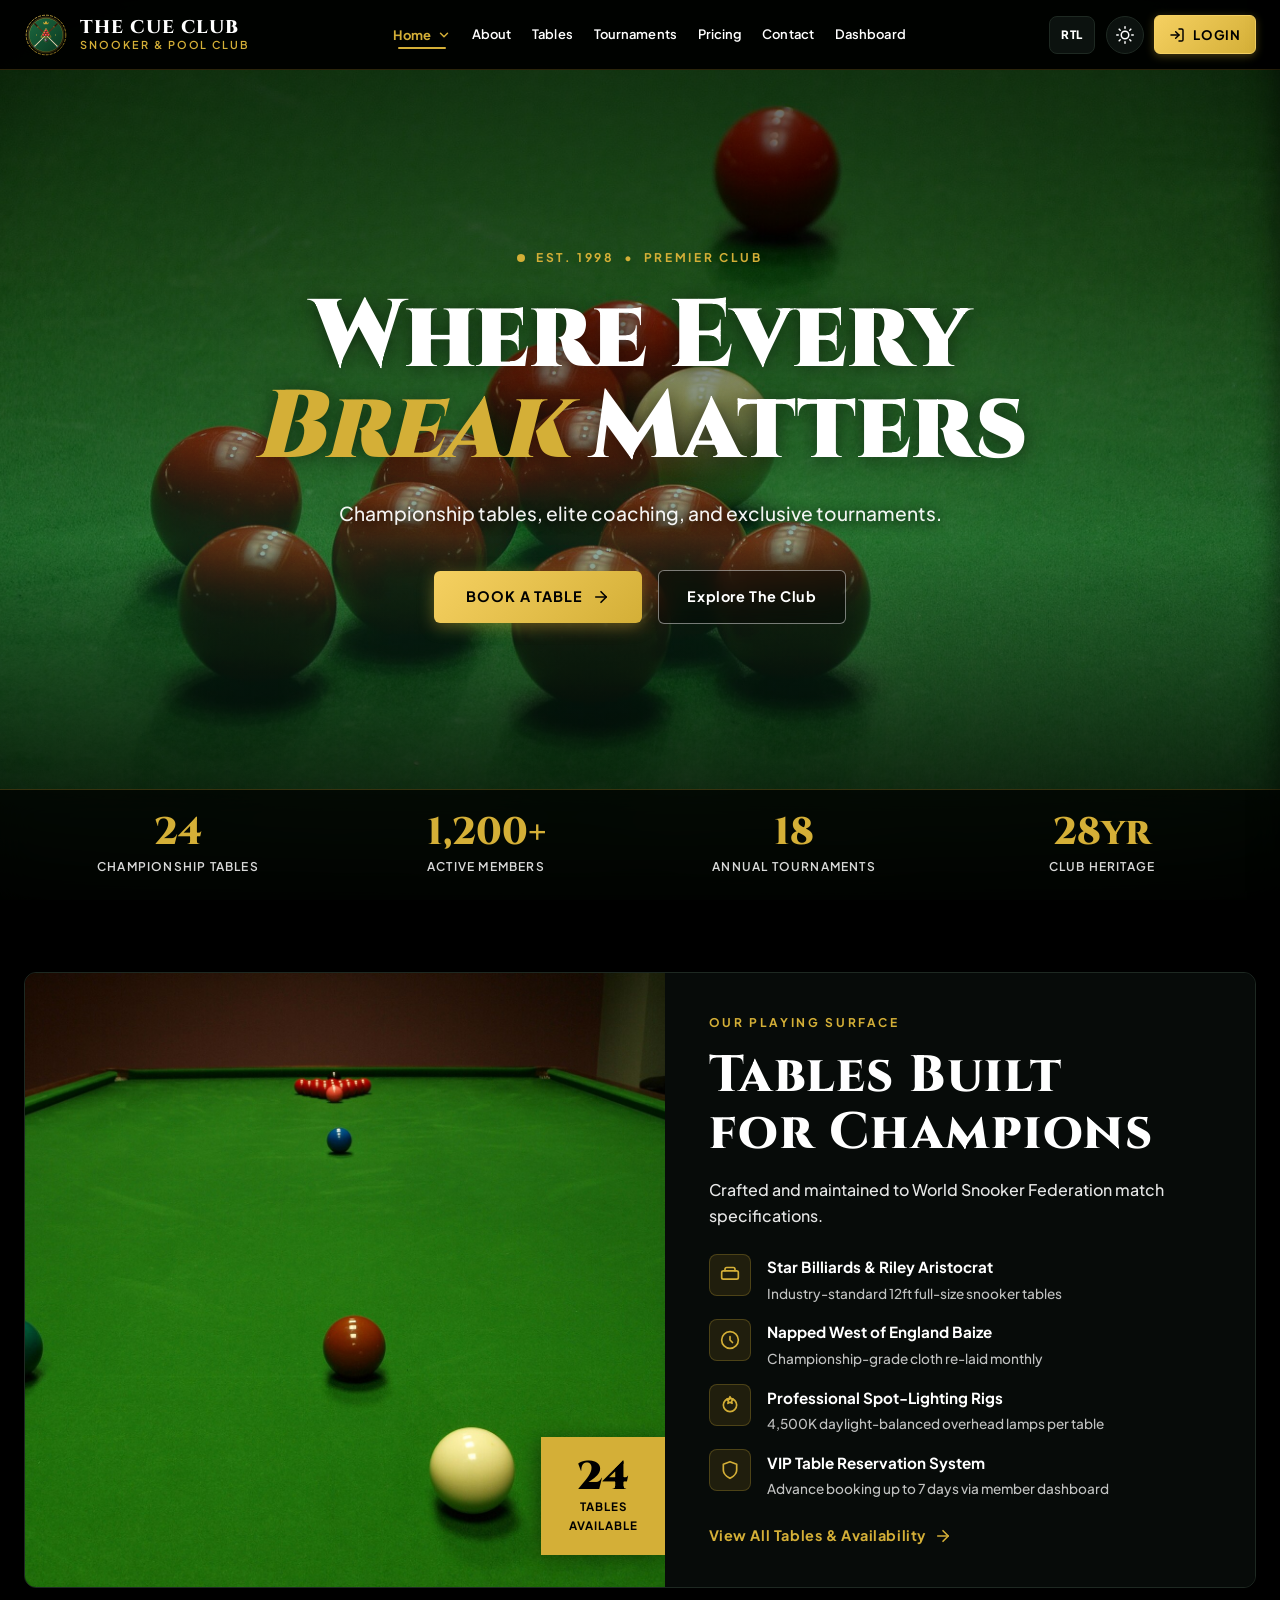
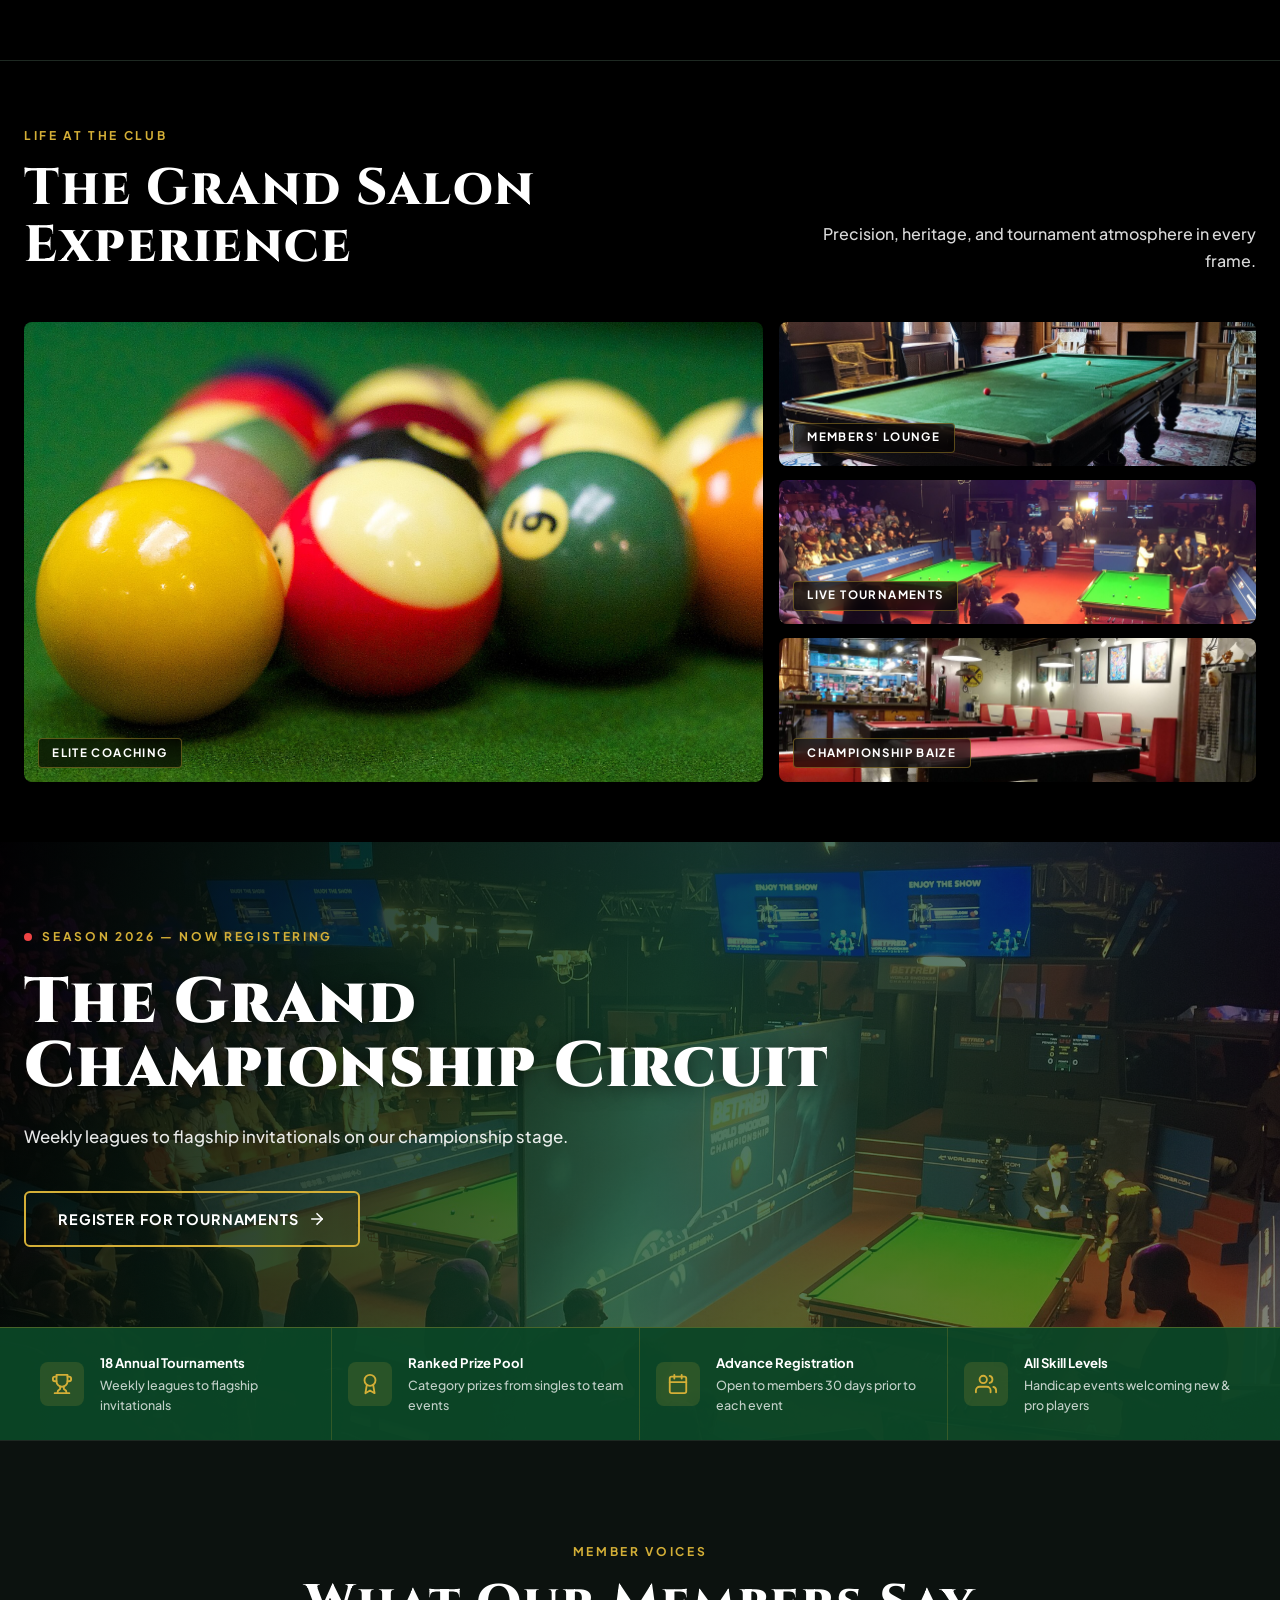
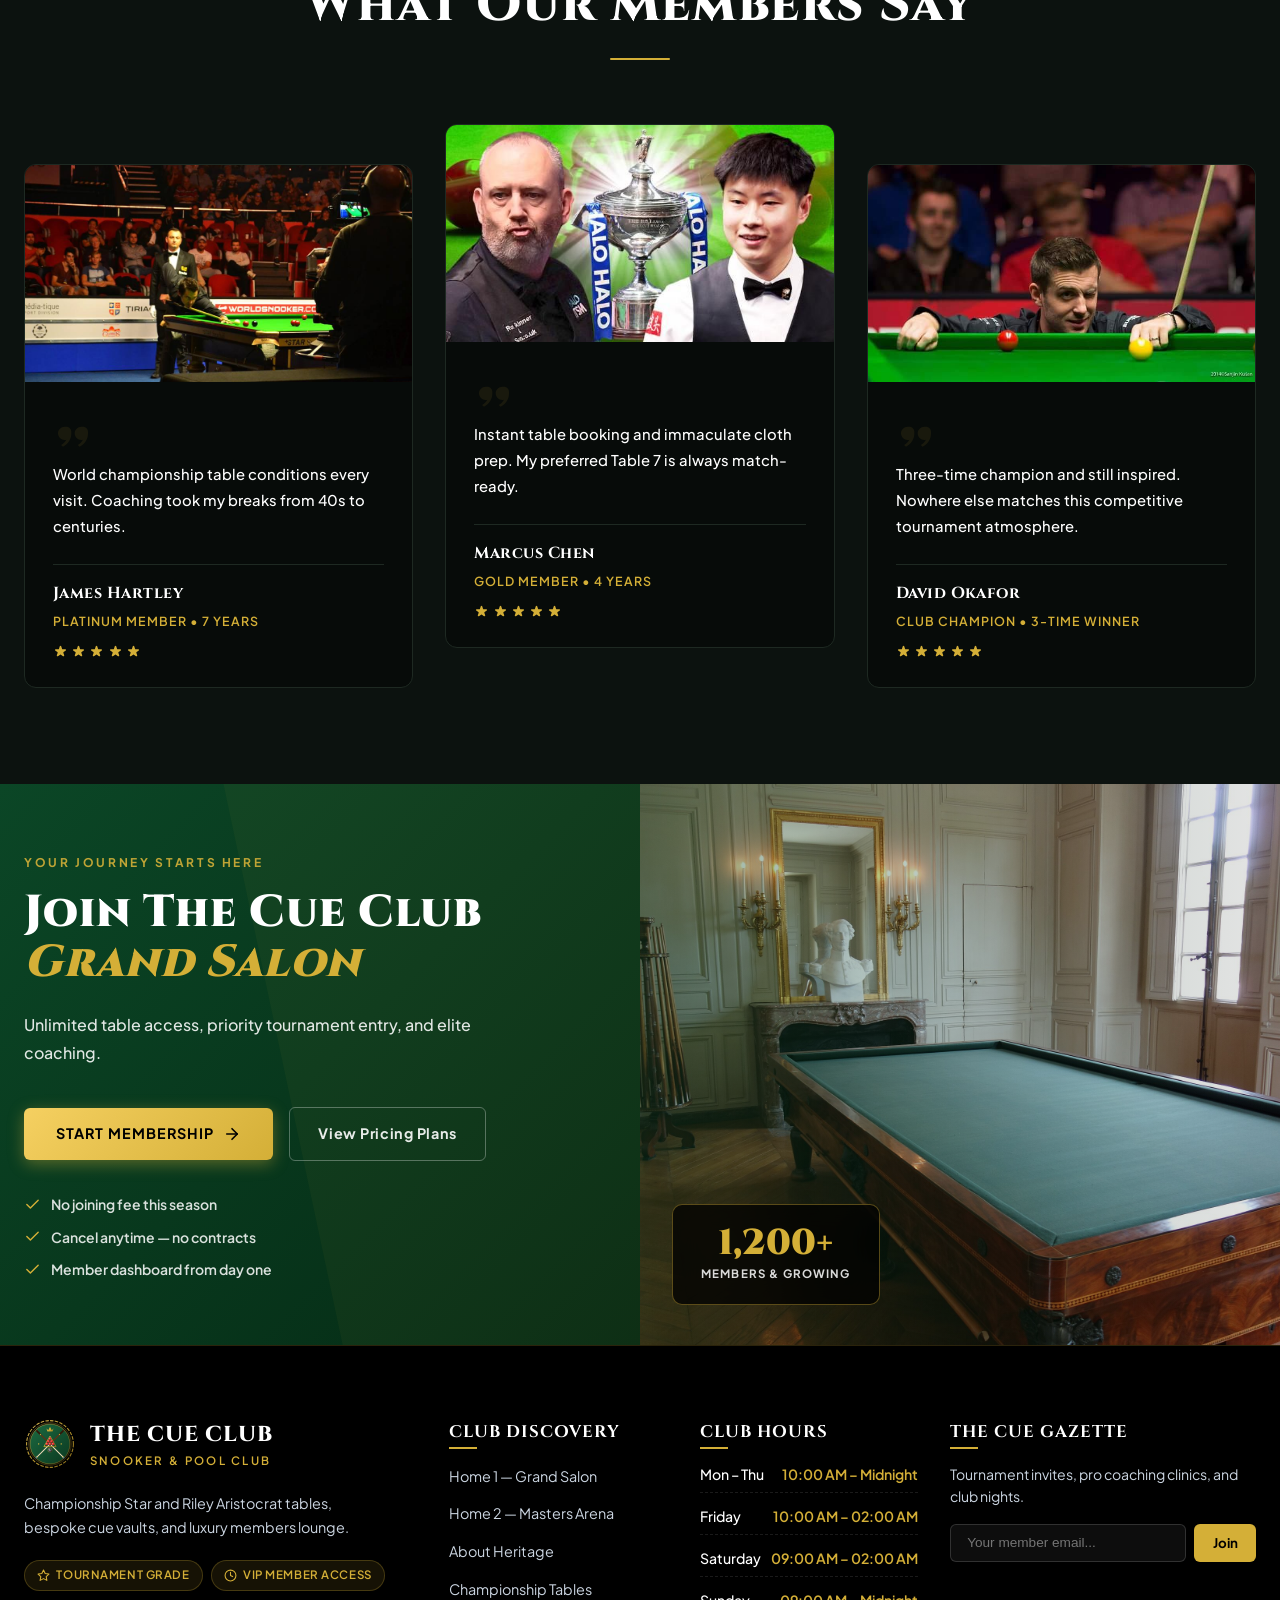
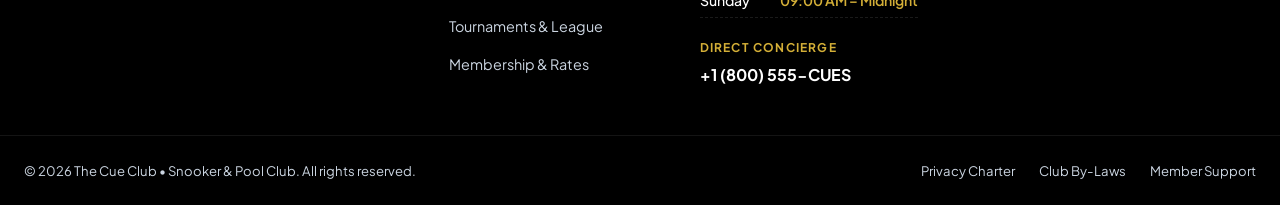
==== index.html @ bf3cac57 "Updated CSS files" ====
<!DOCTYPE html>
<html lang="en" dir="ltr" class="dark">

<head>
  <meta charset="UTF-8">
  <meta name="viewport" content="width=device-width, initial-scale=1.0">
  <title>The Cue Club | Grand Salon — Premier Snooker &amp; Pool Lounge</title>
  <meta name="description"
    content="The Cue Club Grand Salon — Championship snooker tables, elite coaching, VIP tournaments, and exclusive membership in the most prestigious cue sports venue.">
  <link rel="icon" type="image/svg+xml" href="assets/images/icons/favicon.svg">
  <link rel="preconnect" href="https://fonts.googleapis.com">
  <link rel="preconnect" href="https://fonts.gstatic.com" crossorigin>
  <link
    href="https://fonts.googleapis.com/css2?family=Cinzel:wght@500;600;700;800;900&family=Plus+Jakarta+Sans:wght@300;400;500;600;700;800&display=swap"
    rel="stylesheet">
  <link rel="stylesheet" href="assets/css/style.css">
  <link rel="stylesheet" href="assets/css/home1.css">
  <link rel="stylesheet" href="assets/css/responsive.css">
</head>

<body>

  <!-- PAGE LOADER -->
  <div id="cue-loader" role="status" aria-live="polite" aria-label="Loading The Cue Club">
    <div class="loader-emblem">
      <img src="assets/images/icons/logo.svg" alt="The Cue Club" width="90" height="90">
      <div class="loader-ring"></div>
    </div>
    <span class="loader-text">The Cue Club</span>
    <span class="loader-subtext">Snooker &amp; Pool Club</span>
  </div>

  <!-- FIXED HEADER -->
  <header class="cue-header" role="banner">
    <div class="cue-container header-inner">
      <a href="index.html" class="brand-link" aria-label="The Cue Club Home">
        <img src="assets/images/icons/logo.svg" alt="The Cue Club Emblem" class="brand-logo-img" width="44" height="44">
        <div class="brand-text-group">
          <span class="brand-name">The Cue Club</span>
          <span class="brand-subtext">Snooker &amp; Pool Club</span>
        </div>
      </a>

      <nav class="desktop-nav" role="navigation" aria-label="Main Navigation">
        <div class="nav-item has-dropdown">
          <button type="button" class="nav-link dropdown-toggle active" aria-expanded="false" aria-haspopup="true">
            <span>Home</span>
            <svg class="dropdown-chevron" viewBox="0 0 24 24" fill="none" stroke-width="2.5" stroke-linecap="round"
              stroke-linejoin="round" aria-hidden="true">
              <polyline points="6 9 12 15 18 9"></polyline>
            </svg>
          </button>
          <div class="dropdown-menu" role="menu">
            <a href="index.html" class="dropdown-link active" role="menuitem">
              <span>Home 1 — Grand Salon</span>
              <span class="dropdown-badge">Classic</span>
            </a>
            <a href="home-2.html" class="dropdown-link" role="menuitem">
              <span>Home 2 — Masters Arena</span>
              <span class="dropdown-badge">Modern</span>
            </a>
          </div>
        </div>
        <div class="nav-item"><a href="about.html" class="nav-link">About</a></div>
        <div class="nav-item"><a href="tables.html" class="nav-link">Tables</a></div>
        <div class="nav-item"><a href="tournaments.html" class="nav-link">Tournaments</a></div>
        <div class="nav-item"><a href="pricing.html" class="nav-link">Pricing</a></div>
        <div class="nav-item"><a href="contact.html" class="nav-link">Contact</a></div>
        <div class="nav-item"><a href="dashboard.html" class="nav-link">Dashboard</a></div>
      </nav>

      <div class="header-actions">
        <button type="button" class="ctrl-btn rtl-toggle-btn" aria-label="Toggle RTL/LTR direction"
          title="Toggle RTL/LTR">RTL</button>
        <button type="button" class="ctrl-btn theme-toggle-btn" aria-label="Toggle dark mode" title="Toggle Theme">
          <svg class="sun-icon" viewBox="0 0 24 24" fill="none" stroke-width="2" stroke-linecap="round"
            stroke-linejoin="round" aria-hidden="true">
            <circle cx="12" cy="12" r="5"></circle>
            <line x1="12" y1="1" x2="12" y2="3"></line>
            <line x1="12" y1="21" x2="12" y2="23"></line>
            <line x1="4.22" y1="4.22" x2="5.64" y2="5.64"></line>
            <line x1="18.36" y1="18.36" x2="19.78" y2="19.78"></line>
            <line x1="1" y1="12" x2="3" y2="12"></line>
            <line x1="21" y1="12" x2="23" y2="12"></line>
            <line x1="4.22" y1="19.78" x2="5.64" y2="18.36"></line>
            <line x1="18.36" y1="5.64" x2="19.78" y2="4.22"></line>
          </svg>
          <svg class="moon-icon" viewBox="0 0 24 24" fill="none" stroke-width="2" stroke-linecap="round"
            stroke-linejoin="round" aria-hidden="true">
            <path d="M21 12.79A9 9 0 1 1 11.21 3 7 7 0 0 0 21 12.79z"></path>
          </svg>
        </button>
        <a href="login.html" class="btn-login" aria-label="Member Login">
          <svg viewBox="0 0 24 24" fill="none" stroke-width="2.2" stroke-linecap="round" stroke-linejoin="round"
            aria-hidden="true">
            <path d="M15 3h4a2 2 0 0 1 2 2v14a2 2 0 0 1-2 2h-4"></path>
            <polyline points="10 17 15 12 10 7"></polyline>
            <line x1="15" y1="12" x2="3" y2="12"></line>
          </svg>
          <span>Login</span>
        </a>
        <button type="button" class="mobile-toggle-btn" aria-label="Open mobile menu" aria-expanded="false">
          <svg viewBox="0 0 24 24" fill="none" stroke-width="2.2" stroke-linecap="round" stroke-linejoin="round"
            aria-hidden="true">
            <line x1="3" y1="12" x2="21" y2="12"></line>
            <line x1="3" y1="6" x2="21" y2="6"></line>
            <line x1="3" y1="18" x2="21" y2="18"></line>
          </svg>
        </button>
      </div>
    </div>
  </header>

  <!-- MOBILE DRAWER -->
  <div class="mobile-menu-backdrop" aria-hidden="true"></div>
  <aside class="mobile-menu-drawer" role="dialog" aria-modal="true" aria-label="Mobile Navigation">
    <div class="drawer-header">
      <a href="index.html" class="brand-link">
        <img src="assets/images/icons/logo.svg" alt="The Cue Club" class="brand-logo-img" width="38" height="38">
        <div class="brand-text-group">
          <span class="brand-name">The Cue Club</span>
          <span class="brand-subtext">Snooker &amp; Pool Club</span>
        </div>
      </a>
      <button type="button" class="drawer-close-btn" aria-label="Close menu">
        <svg viewBox="0 0 24 24" fill="none" stroke-width="2.5" stroke-linecap="round" stroke-linejoin="round"
          aria-hidden="true">
          <line x1="18" y1="6" x2="6" y2="18"></line>
          <line x1="6" y1="6" x2="18" y2="18"></line>
        </svg>
      </button>
    </div>
    <div class="drawer-controls-bar">
      <div class="drawer-control-item">
        <span>Dark Mode</span>
        <button type="button" class="ctrl-btn theme-toggle-btn" aria-label="Toggle dark mode">
          <svg class="sun-icon" viewBox="0 0 24 24" fill="none" stroke-width="2" stroke-linecap="round"
            stroke-linejoin="round" aria-hidden="true">
            <circle cx="12" cy="12" r="5"></circle>
            <line x1="12" y1="1" x2="12" y2="3"></line>
            <line x1="12" y1="21" x2="12" y2="23"></line>
          </svg>
          <svg class="moon-icon" viewBox="0 0 24 24" fill="none" stroke-width="2" stroke-linecap="round"
            stroke-linejoin="round" aria-hidden="true">
            <path d="M21 12.79A9 9 0 1 1 11.21 3 7 7 0 0 0 21 12.79z"></path>
          </svg>
        </button>
      </div>
      <div class="drawer-control-item">
        <span>RTL / LTR</span>
        <button type="button" class="ctrl-btn rtl-toggle-btn" aria-label="Toggle RTL">RTL</button>
      </div>
    </div>
    <nav class="drawer-nav" role="navigation" aria-label="Mobile Navigation">
      <div class="mobile-accordion-item">
        <button type="button" class="mobile-nav-link mobile-accordion-toggle active" aria-expanded="false">
          <span>Home</span>
          <svg class="mobile-accordion-icon" viewBox="0 0 24 24" fill="none" stroke-width="2.5" stroke-linecap="round"
            stroke-linejoin="round" aria-hidden="true">
            <polyline points="6 9 12 15 18 9"></polyline>
          </svg>
        </button>
        <div class="mobile-submenu">
          <a href="index.html" class="mobile-sub-link active"><span>Home 1 — Grand Salon</span><span
              class="dropdown-badge">Classic</span></a>
          <a href="home-2.html" class="mobile-sub-link"><span>Home 2 — Masters Arena</span><span
              class="dropdown-badge">Modern</span></a>
        </div>
      </div>
      <a href="about.html" class="mobile-nav-link">About</a>
      <a href="tables.html" class="mobile-nav-link">Tables</a>
      <a href="tournaments.html" class="mobile-nav-link">Tournaments</a>
      <a href="pricing.html" class="mobile-nav-link">Pricing</a>
      <a href="contact.html" class="mobile-nav-link">Contact</a>
      <a href="dashboard.html" class="mobile-nav-link">Dashboard</a>
    </nav>
    <div class="drawer-footer">
      <a href="login.html" class="btn-login" aria-label="Member Login">
        <svg viewBox="0 0 24 24" fill="none" stroke-width="2.2" stroke-linecap="round" stroke-linejoin="round"
          aria-hidden="true">
          <path d="M15 3h4a2 2 0 0 1 2 2v14a2 2 0 0 1-2 2h-4"></path>
          <polyline points="10 17 15 12 10 7"></polyline>
          <line x1="15" y1="12" x2="3" y2="12"></line>
        </svg>
        <span>Member Login</span>
      </a>
    </div>
  </aside>

  <main id="main-content">

    <!-- ========================================================================
         SECTION 1 — HERO (Full-Bleed Cinematic with Overlay Stats Bar)
         Layout: Full viewport image + centered headline + bottom stats ticker
         ======================================================================== -->
    <section class="h1-hero" aria-label="The Cue Club Grand Salon Hero">
      <div class="h1-hero-bg">
        <img src="assets/images/hero/hero-home-1-main.jpg"
          alt="Championship snooker table under dramatic spotlighting at The Cue Club Grand Salon" class="h1-hero-img"
          width="1800" height="1000" loading="eager">
        <div class="h1-hero-overlay"></div>
      </div>

      <div class="h1-hero-content">
        <div class="cue-container">
          <div class="h1-hero-eyebrow">
            <span class="h1-eyebrow-dot"></span>
            <span>Est. 1998 &nbsp;&bull;&nbsp; Premier Club</span>
          </div>
          <h1 class="h1-hero-title">
            Where Every<br>
            <em class="h1-hero-title-gold">Break</em> Matters
          </h1>
          <p class="h1-hero-desc">Championship tables, elite coaching, and exclusive tournaments.</p>
          <div class="h1-hero-actions">
            <a href="tables.html" class="h1-btn-primary">
              <span>Book a Table</span>
              <svg viewBox="0 0 24 24" fill="none" stroke-width="2.2" stroke-linecap="round" stroke-linejoin="round"
                aria-hidden="true">
                <line x1="5" y1="12" x2="19" y2="12"></line>
                <polyline points="12 5 19 12 12 19"></polyline>
              </svg>
            </a>
            <a href="about.html" class="h1-btn-ghost">Explore The Club</a>
          </div>
        </div>
      </div>

      <!-- Bottom Stats Ticker -->
      <div class="h1-hero-stats">
        <div class="cue-container">
          <div class="h1-stats-row">
            <div class="h1-stat-item">
              <span class="h1-stat-num">24</span>
              <span class="h1-stat-label">Championship Tables</span>
            </div>
            <div class="h1-stat-divider" aria-hidden="true"></div>
            <div class="h1-stat-item">
              <span class="h1-stat-num">1,200+</span>
              <span class="h1-stat-label">Active Members</span>
            </div>
            <div class="h1-stat-divider" aria-hidden="true"></div>
            <div class="h1-stat-item">
              <span class="h1-stat-num">18</span>
              <span class="h1-stat-label">Annual Tournaments</span>
            </div>
            <div class="h1-stat-divider" aria-hidden="true"></div>
            <div class="h1-stat-item">
              <span class="h1-stat-num">28yr</span>
              <span class="h1-stat-label">Club Heritage</span>
            </div>
          </div>
        </div>
      </div>
    </section>

    <!-- ========================================================================
         SECTION 2 — TABLES EXPERIENCE (Asymmetric Architectural Split)
         Layout: Large portrait image left (60%) | stacked editorial columns right (40%)
         ======================================================================== -->
    <section class="h1-tables" aria-label="Championship Tables Experience">
      <div class="h1-tables-inner">
        <!-- Image Column -->
        <div class="h1-tables-img-col">
          <div class="h1-tables-img-wrap">
            <img src="assets/images/sections/home1-tables-overview.jpg"
              alt="Precision snooker table baize surface with racked balls under overhead championship lighting"
              class="h1-tables-img" width="900" height="1100" loading="lazy">
            <div class="h1-tables-img-badge">
              <span class="h1-img-badge-num">24</span>
              <span class="h1-img-badge-text">Tables<br>Available</span>
            </div>
          </div>
        </div>

        <!-- Editorial Content Column -->
        <div class="h1-tables-content-col">
          <div class="h1-section-eyebrow">Our Playing Surface</div>
          <h2 class="h1-section-title">Tables Built<br>for Champions</h2>
          <p class="h1-tables-lead">Crafted and maintained to World Snooker Federation match specifications.</p>

          <!-- Feature List -->
          <div class="h1-tables-features">
            <div class="h1-feature-row">
              <div class="h1-feature-icon" aria-hidden="true">
                <svg viewBox="0 0 24 24" fill="none" stroke-width="2" stroke-linecap="round" stroke-linejoin="round">
                  <rect x="2" y="7" width="20" height="10" rx="2"></rect>
                  <path d="M6 7V5a2 2 0 0 1 2-2h8a2 2 0 0 1 2 2v2"></path>
                </svg>
              </div>
              <div class="h1-feature-text">
                <strong>Star Billiards &amp; Riley Aristocrat</strong>
                <span>Industry-standard 12ft full-size snooker tables</span>
              </div>
            </div>
            <div class="h1-feature-row">
              <div class="h1-feature-icon" aria-hidden="true">
                <svg viewBox="0 0 24 24" fill="none" stroke-width="2" stroke-linecap="round" stroke-linejoin="round">
                  <circle cx="12" cy="12" r="10"></circle>
                  <path d="M12 8v4l3 3"></path>
                </svg>
              </div>
              <div class="h1-feature-text">
                <strong>Napped West of England Baize</strong>
                <span>Championship-grade cloth re-laid monthly</span>
              </div>
            </div>
            <div class="h1-feature-row">
              <div class="h1-feature-icon" aria-hidden="true">
                <svg viewBox="0 0 24 24" fill="none" stroke-width="2" stroke-linecap="round" stroke-linejoin="round">
                  <path d="M12 2l1.09 2.26L16 5.27l-2 1.95.47 2.73L12 8.77l-2.47 1.18L10 7.22 8 5.27l2.91-.01L12 2z">
                  </path>
                  <circle cx="12" cy="12" r="8"></circle>
                </svg>
              </div>
              <div class="h1-feature-text">
                <strong>Professional Spot-Lighting Rigs</strong>
                <span>4,500K daylight-balanced overhead lamps per table</span>
              </div>
            </div>
            <div class="h1-feature-row">
              <div class="h1-feature-icon" aria-hidden="true">
                <svg viewBox="0 0 24 24" fill="none" stroke-width="2" stroke-linecap="round" stroke-linejoin="round">
                  <path d="M12 22s8-4 8-10V5l-8-3-8 3v7c0 6 8 10 8 10z"></path>
                </svg>
              </div>
              <div class="h1-feature-text">
                <strong>VIP Table Reservation System</strong>
                <span>Advance booking up to 7 days via member dashboard</span>
              </div>
            </div>
          </div>

          <a href="tables.html" class="h1-link-cta">
            <span>View All Tables &amp; Availability</span>
            <svg viewBox="0 0 24 24" fill="none" stroke-width="2.2" stroke-linecap="round" stroke-linejoin="round"
              aria-hidden="true">
              <line x1="5" y1="12" x2="19" y2="12"></line>
              <polyline points="12 5 19 12 12 19"></polyline>
            </svg>
          </a>
        </div>
      </div>
    </section>

    <!-- ========================================================================
         SECTION 3 — EXPERIENCE MOSAIC (Full-Width Image Gallery Grid)
         Layout: Asymmetric 4-image mosaic — large panoramic top + 3 stacked below
         Unique: No repeated card-grid. Pure image editorial layout.
         ======================================================================== -->
    <section class="h1-mosaic" aria-label="Club Experience Gallery">
      <div class="cue-container">
        <div class="h1-mosaic-header">
          <div>
            <div class="h1-section-eyebrow">Life at The Club</div>
            <h2 class="h1-section-title">The Grand Salon<br>Experience</h2>
          </div>
          <p class="h1-mosaic-desc">Precision, heritage, and tournament atmosphere in every frame.</p>
        </div>

        <div class="h1-mosaic-grid">
          <!-- Primary Large Image -->
          <div class="h1-mosaic-primary">
            <img src="assets/images/sections/home1-coaching.jpg"
              alt="Elite snooker coach guiding a member through stance technique under championship table lighting"
              width="900" height="600" loading="lazy">
            <div class="h1-mosaic-label">
              <span>Elite Coaching</span>
            </div>
          </div>

          <!-- Secondary Images Stack -->
          <div class="h1-mosaic-secondary">
            <div class="h1-mosaic-cell">
              <img src="assets/images/gallery/home1-gallery-1.jpg"
                alt="Members socializing in the club lounge with premium sports décor" width="600" height="400"
                loading="lazy">
              <div class="h1-mosaic-label"><span>Members' Lounge</span></div>
            </div>
            <div class="h1-mosaic-cell">
              <img src="assets/images/gallery/home1-gallery-2.jpg"
                alt="Players competing at a tournament table in the championship arena" width="600" height="400"
                loading="lazy">
              <div class="h1-mosaic-label"><span>Live Tournaments</span></div>
            </div>
            <div class="h1-mosaic-cell">
              <img src="assets/images/gallery/home1-gallery-3.jpg"
                alt="Close-up of snooker balls arranged in triangle rack on green baize" width="600" height="400"
                loading="lazy">
              <div class="h1-mosaic-label"><span>Championship Baize</span></div>
            </div>
          </div>
        </div>
      </div>
    </section>

    <!-- ========================================================================
         SECTION 4 — TOURNAMENTS (Full-Width Editorial Dark)
         Layout: Full-width cinematic background image + large bold headline + 
                 horizontal info strip — unique immersive dark layout
         ======================================================================== -->
    <section class="h1-tournament" aria-label="Tournaments and Championships">
      <div class="h1-tournament-bg">
        <img src="assets/images/sections/home1-tournament.jpg"
          alt="Dramatic championship arena with spotlit snooker tables and spectators in the grand tournament hall"
          width="1200" height="700" loading="lazy">
        <div class="h1-tournament-overlay"></div>
      </div>

      <div class="h1-tournament-content">
        <div class="cue-container">
          <div class="h1-tournament-eyebrow">
            <span class="h1-live-pulse" aria-hidden="true"></span>
            <span>Season 2026 &mdash; Now Registering</span>
          </div>
          <h2 class="h1-tournament-title">The Grand<br>Championship Circuit</h2>
          <p class="h1-tournament-desc">Weekly leagues to flagship invitationals on our championship stage.</p>
          <a href="tournaments.html" class="h1-btn-primary h1-btn-outlined">
            <span>Register for Tournaments</span>
            <svg viewBox="0 0 24 24" fill="none" stroke-width="2.2" stroke-linecap="round" stroke-linejoin="round"
              aria-hidden="true">
              <line x1="5" y1="12" x2="19" y2="12"></line>
              <polyline points="12 5 19 12 12 19"></polyline>
            </svg>
          </a>
        </div>
      </div>

      <!-- Horizontal Tournament Info Strip -->
      <div class="h1-tournament-strip">
        <div class="cue-container">
          <div class="h1-strip-row">
            <div class="h1-strip-item">
              <div class="h1-strip-icon" aria-hidden="true">
                <svg viewBox="0 0 24 24" fill="none" stroke-width="2" stroke-linecap="round" stroke-linejoin="round">
                  <path d="M6 9H4.5a2.5 2.5 0 0 1 0-5H6"></path>
                  <path d="M18 9h1.5a2.5 2.5 0 0 0 0-5H18"></path>
                  <path d="M4 22h16"></path>
                  <path d="M10 14.66V17c0 .55-.47.98-.97 1.21C7.85 18.75 7 20.24 7 22"></path>
                  <path d="M14 14.66V17c0 .55.47.98.97 1.21C16.15 18.75 17 20.24 17 22"></path>
                  <path d="M18 2H6v7a6 6 0 0 0 12 0V2z"></path>
                </svg>
              </div>
              <div class="h1-strip-text">
                <strong>18 Annual Tournaments</strong>
                <span>Weekly leagues to flagship invitationals</span>
              </div>
            </div>
            <div class="h1-strip-item">
              <div class="h1-strip-icon" aria-hidden="true">
                <svg viewBox="0 0 24 24" fill="none" stroke-width="2" stroke-linecap="round" stroke-linejoin="round">
                  <circle cx="12" cy="8" r="6"></circle>
                  <path d="M15.477 12.89L17 22l-5-3-5 3 1.523-9.11"></path>
                </svg>
              </div>
              <div class="h1-strip-text">
                <strong>Ranked Prize Pool</strong>
                <span>Category prizes from singles to team events</span>
              </div>
            </div>
            <div class="h1-strip-item">
              <div class="h1-strip-icon" aria-hidden="true">
                <svg viewBox="0 0 24 24" fill="none" stroke-width="2" stroke-linecap="round" stroke-linejoin="round">
                  <rect x="3" y="4" width="18" height="18" rx="2" ry="2"></rect>
                  <line x1="16" y1="2" x2="16" y2="6"></line>
                  <line x1="8" y1="2" x2="8" y2="6"></line>
                  <line x1="3" y1="10" x2="21" y2="10"></line>
                </svg>
              </div>
              <div class="h1-strip-text">
                <strong>Advance Registration</strong>
                <span>Open to members 30 days prior to each event</span>
              </div>
            </div>
            <div class="h1-strip-item">
              <div class="h1-strip-icon" aria-hidden="true">
                <svg viewBox="0 0 24 24" fill="none" stroke-width="2" stroke-linecap="round" stroke-linejoin="round">
                  <path d="M17 21v-2a4 4 0 0 0-4-4H5a4 4 0 0 0-4 4v2"></path>
                  <circle cx="9" cy="7" r="4"></circle>
                  <path d="M23 21v-2a4 4 0 0 0-3-3.87"></path>
                  <path d="M16 3.13a4 4 0 0 1 0 7.75"></path>
                </svg>
              </div>
              <div class="h1-strip-text">
                <strong>All Skill Levels</strong>
                <span>Handicap events welcoming new &amp; pro players</span>
              </div>
            </div>
          </div>
        </div>
      </div>
    </section>

    <!-- ========================================================================
         SECTION 5 — MEMBER TESTIMONIALS (Staggered Portrait Layout)
         Layout: Large section header + 3-portrait horizontal layout with offset
         Unique: No standard card-grid. Portraits with large pull-quote text.
         ======================================================================== -->
    <section class="h1-testimonials" aria-label="Member Testimonials">
      <div class="cue-container">
        <div class="h1-testi-header">
          <div class="h1-section-eyebrow">Member Voices</div>
          <h2 class="h1-section-title">What Our Members Say</h2>
          <div class="h1-testi-gold-rule" aria-hidden="true"></div>
        </div>

        <div class="h1-testi-grid">
          <!-- Testimonial 1 -->
          <article class="h1-testi-card h1-testi-offset-up">
            <div class="h1-testi-portrait-wrap">
              <img src="assets/images/testimonials/member-1.jpg" alt="James Hartley, Platinum Member at The Cue Club"
                width="300" height="300" loading="lazy">
            </div>
            <div class="h1-testi-body">
              <svg class="h1-testi-quote-icon" viewBox="0 0 48 48" fill="none" aria-hidden="true">
                <path
                  d="M14 20c-4.4 0-8 3.6-8 8s3.6 8 8 8c.7 0 1.4-.1 2-.3-1.4 2.6-3.7 4.9-6.3 6.3L12 44c6.5-3.2 10-9 10-16v-2c0-3.3-2.7-6-6-6H14zm20 0c-4.4 0-8 3.6-8 8s3.6 8 8 8c.7 0 1.4-.1 2-.3-1.4 2.6-3.7 4.9-6.3 6.3L32 44c6.5-3.2 10-9 10-16v-2c0-3.3-2.7-6-6-6H34z"
                  fill="currentColor" opacity="0.15"></path>
              </svg>
              <blockquote class="h1-testi-quote">World championship table conditions every visit. Coaching took my
                breaks from 40s to centuries.</blockquote>
              <footer class="h1-testi-footer">
                <span class="h1-testi-name">James Hartley</span>
                <span class="h1-testi-role">Platinum Member &bull; 7 Years</span>
                <div class="h1-testi-stars" aria-label="5 out of 5 stars">
                  <svg viewBox="0 0 20 20" fill="currentColor" aria-hidden="true">
                    <path
                      d="M9.049 2.927c.3-.921 1.603-.921 1.902 0l1.07 3.292a1 1 0 00.95.69h3.462c.969 0 1.371 1.24.588 1.81l-2.8 2.034a1 1 0 00-.364 1.118l1.07 3.292c.3.921-.755 1.688-1.54 1.118l-2.8-2.034a1 1 0 00-1.175 0l-2.8 2.034c-.784.57-1.838-.197-1.539-1.118l1.07-3.292a1 1 0 00-.364-1.118L2.98 8.72c-.783-.57-.38-1.81.588-1.81h3.461a1 1 0 00.951-.69l1.07-3.292z">
                    </path>
                  </svg>
                  <svg viewBox="0 0 20 20" fill="currentColor" aria-hidden="true">
                    <path
                      d="M9.049 2.927c.3-.921 1.603-.921 1.902 0l1.07 3.292a1 1 0 00.95.69h3.462c.969 0 1.371 1.24.588 1.81l-2.8 2.034a1 1 0 00-.364 1.118l1.07 3.292c.3.921-.755 1.688-1.54 1.118l-2.8-2.034a1 1 0 00-1.175 0l-2.8 2.034c-.784.57-1.838-.197-1.539-1.118l1.07-3.292a1 1 0 00-.364-1.118L2.98 8.72c-.783-.57-.38-1.81.588-1.81h3.461a1 1 0 00.951-.69l1.07-3.292z">
                    </path>
                  </svg>
                  <svg viewBox="0 0 20 20" fill="currentColor" aria-hidden="true">
                    <path
                      d="M9.049 2.927c.3-.921 1.603-.921 1.902 0l1.07 3.292a1 1 0 00.95.69h3.462c.969 0 1.371 1.24.588 1.81l-2.8 2.034a1 1 0 00-.364 1.118l1.07 3.292c.3.921-.755 1.688-1.54 1.118l-2.8-2.034a1 1 0 00-1.175 0l-2.8 2.034c-.784.57-1.838-.197-1.539-1.118l1.07-3.292a1 1 0 00-.364-1.118L2.98 8.72c-.783-.57-.38-1.81.588-1.81h3.461a1 1 0 00.951-.69l1.07-3.292z">
                    </path>
                  </svg>
                  <svg viewBox="0 0 20 20" fill="currentColor" aria-hidden="true">
                    <path
                      d="M9.049 2.927c.3-.921 1.603-.921 1.902 0l1.07 3.292a1 1 0 00.95.69h3.462c.969 0 1.371 1.24.588 1.81l-2.8 2.034a1 1 0 00-.364 1.118l1.07 3.292c.3.921-.755 1.688-1.54 1.118l-2.8-2.034a1 1 0 00-1.175 0l-2.8 2.034c-.784.57-1.838-.197-1.539-1.118l1.07-3.292a1 1 0 00-.364-1.118L2.98 8.72c-.783-.57-.38-1.81.588-1.81h3.461a1 1 0 00.951-.69l1.07-3.292z">
                    </path>
                  </svg>
                  <svg viewBox="0 0 20 20" fill="currentColor" aria-hidden="true">
                    <path
                      d="M9.049 2.927c.3-.921 1.603-.921 1.902 0l1.07 3.292a1 1 0 00.95.69h3.462c.969 0 1.371 1.24.588 1.81l-2.8 2.034a1 1 0 00-.364 1.118l1.07 3.292c.3.921-.755 1.688-1.54 1.118l-2.8-2.034a1 1 0 00-1.175 0l-2.8 2.034c-.784.57-1.838-.197-1.539-1.118l1.07-3.292a1 1 0 00-.364-1.118L2.98 8.72c-.783-.57-.38-1.81.588-1.81h3.461a1 1 0 00.951-.69l1.07-3.292z">
                    </path>
                  </svg>
                </div>
              </footer>
            </div>
          </article>

          <!-- Testimonial 2 (center, no vertical offset) -->
          <article class="h1-testi-card">
            <div class="h1-testi-portrait-wrap">
              <img src="assets/images/testimonials/p4.jpg" alt="Marcus Chen, Gold Member at The Cue Club" width="300"
                height="300" loading="lazy">
            </div>
            <div class="h1-testi-body">
              <svg class="h1-testi-quote-icon" viewBox="0 0 48 48" fill="none" aria-hidden="true">
                <path
                  d="M14 20c-4.4 0-8 3.6-8 8s3.6 8 8 8c.7 0 1.4-.1 2-.3-1.4 2.6-3.7 4.9-6.3 6.3L12 44c6.5-3.2 10-9 10-16v-2c0-3.3-2.7-6-6-6H14zm20 0c-4.4 0-8 3.6-8 8s3.6 8 8 8c.7 0 1.4-.1 2-.3-1.4 2.6-3.7 4.9-6.3 6.3L32 44c6.5-3.2 10-9 10-16v-2c0-3.3-2.7-6-6-6H34z"
                  fill="currentColor" opacity="0.15"></path>
              </svg>
              <blockquote class="h1-testi-quote">Instant table booking and immaculate cloth prep. My preferred Table 7
                is always match-ready.</blockquote>
              <footer class="h1-testi-footer">
                <span class="h1-testi-name">Marcus Chen</span>
                <span class="h1-testi-role">Gold Member &bull; 4 Years</span>
                <div class="h1-testi-stars" aria-label="5 out of 5 stars">
                  <svg viewBox="0 0 20 20" fill="currentColor" aria-hidden="true">
                    <path
                      d="M9.049 2.927c.3-.921 1.603-.921 1.902 0l1.07 3.292a1 1 0 00.95.69h3.462c.969 0 1.371 1.24.588 1.81l-2.8 2.034a1 1 0 00-.364 1.118l1.07 3.292c.3.921-.755 1.688-1.54 1.118l-2.8-2.034a1 1 0 00-1.175 0l-2.8 2.034c-.784.57-1.838-.197-1.539-1.118l1.07-3.292a1 1 0 00-.364-1.118L2.98 8.72c-.783-.57-.38-1.81.588-1.81h3.461a1 1 0 00.951-.69l1.07-3.292z">
                    </path>
                  </svg>
                  <svg viewBox="0 0 20 20" fill="currentColor" aria-hidden="true">
                    <path
                      d="M9.049 2.927c.3-.921 1.603-.921 1.902 0l1.07 3.292a1 1 0 00.95.69h3.462c.969 0 1.371 1.24.588 1.81l-2.8 2.034a1 1 0 00-.364 1.118l1.07 3.292c.3.921-.755 1.688-1.54 1.118l-2.8-2.034a1 1 0 00-1.175 0l-2.8 2.034c-.784.57-1.838-.197-1.539-1.118l1.07-3.292a1 1 0 00-.364-1.118L2.98 8.72c-.783-.57-.38-1.81.588-1.81h3.461a1 1 0 00.951-.69l1.07-3.292z">
                    </path>
                  </svg>
                  <svg viewBox="0 0 20 20" fill="currentColor" aria-hidden="true">
                    <path
                      d="M9.049 2.927c.3-.921 1.603-.921 1.902 0l1.07 3.292a1 1 0 00.95.69h3.462c.969 0 1.371 1.24.588 1.81l-2.8 2.034a1 1 0 00-.364 1.118l1.07 3.292c.3.921-.755 1.688-1.54 1.118l-2.8-2.034a1 1 0 00-1.175 0l-2.8 2.034c-.784.57-1.838-.197-1.539-1.118l1.07-3.292a1 1 0 00-.364-1.118L2.98 8.72c-.783-.57-.38-1.81.588-1.81h3.461a1 1 0 00.951-.69l1.07-3.292z">
                    </path>
                  </svg>
                  <svg viewBox="0 0 20 20" fill="currentColor" aria-hidden="true">
                    <path
                      d="M9.049 2.927c.3-.921 1.603-.921 1.902 0l1.07 3.292a1 1 0 00.95.69h3.462c.969 0 1.371 1.24.588 1.81l-2.8 2.034a1 1 0 00-.364 1.118l1.07 3.292c.3.921-.755 1.688-1.54 1.118l-2.8-2.034a1 1 0 00-1.175 0l-2.8 2.034c-.784.57-1.838-.197-1.539-1.118l1.07-3.292a1 1 0 00-.364-1.118L2.98 8.72c-.783-.57-.38-1.81.588-1.81h3.461a1 1 0 00.951-.69l1.07-3.292z">
                    </path>
                  </svg>
                  <svg viewBox="0 0 20 20" fill="currentColor" aria-hidden="true">
                    <path
                      d="M9.049 2.927c.3-.921 1.603-.921 1.902 0l1.07 3.292a1 1 0 00.95.69h3.462c.969 0 1.371 1.24.588 1.81l-2.8 2.034a1 1 0 00-.364 1.118l1.07 3.292c.3.921-.755 1.688-1.54 1.118l-2.8-2.034a1 1 0 00-1.175 0l-2.8 2.034c-.784.57-1.838-.197-1.539-1.118l1.07-3.292a1 1 0 00-.364-1.118L2.98 8.72c-.783-.57-.38-1.81.588-1.81h3.461a1 1 0 00.951-.69l1.07-3.292z">
                    </path>
                  </svg>
                </div>
              </footer>
            </div>
          </article>

          <!-- Testimonial 3 (offset up) -->
          <article class="h1-testi-card h1-testi-offset-up">
            <div class="h1-testi-portrait-wrap">
              <img src="assets/images/testimonials/p3.jpg" alt="David Okafor, Club Champion at The Cue Club" width="300"
                height="300" loading="lazy">
            </div>
            <div class="h1-testi-body">
              <svg class="h1-testi-quote-icon" viewBox="0 0 48 48" fill="none" aria-hidden="true">
                <path
                  d="M14 20c-4.4 0-8 3.6-8 8s3.6 8 8 8c.7 0 1.4-.1 2-.3-1.4 2.6-3.7 4.9-6.3 6.3L12 44c6.5-3.2 10-9 10-16v-2c0-3.3-2.7-6-6-6H14zm20 0c-4.4 0-8 3.6-8 8s3.6 8 8 8c.7 0 1.4-.1 2-.3-1.4 2.6-3.7 4.9-6.3 6.3L32 44c6.5-3.2 10-9 10-16v-2c0-3.3-2.7-6-6-6H34z"
                  fill="currentColor" opacity="0.15"></path>
              </svg>
              <blockquote class="h1-testi-quote">Three-time champion and still inspired. Nowhere else matches this
                competitive tournament atmosphere.</blockquote>
              <footer class="h1-testi-footer">
                <span class="h1-testi-name">David Okafor</span>
                <span class="h1-testi-role">Club Champion &bull; 3-Time Winner</span>
                <div class="h1-testi-stars" aria-label="5 out of 5 stars">
                  <svg viewBox="0 0 20 20" fill="currentColor" aria-hidden="true">
                    <path
                      d="M9.049 2.927c.3-.921 1.603-.921 1.902 0l1.07 3.292a1 1 0 00.95.69h3.462c.969 0 1.371 1.24.588 1.81l-2.8 2.034a1 1 0 00-.364 1.118l1.07 3.292c.3.921-.755 1.688-1.54 1.118l-2.8-2.034a1 1 0 00-1.175 0l-2.8 2.034c-.784.57-1.838-.197-1.539-1.118l1.07-3.292a1 1 0 00-.364-1.118L2.98 8.72c-.783-.57-.38-1.81.588-1.81h3.461a1 1 0 00.951-.69l1.07-3.292z">
                    </path>
                  </svg>
                  <svg viewBox="0 0 20 20" fill="currentColor" aria-hidden="true">
                    <path
                      d="M9.049 2.927c.3-.921 1.603-.921 1.902 0l1.07 3.292a1 1 0 00.95.69h3.462c.969 0 1.371 1.24.588 1.81l-2.8 2.034a1 1 0 00-.364 1.118l1.07 3.292c.3.921-.755 1.688-1.54 1.118l-2.8-2.034a1 1 0 00-1.175 0l-2.8 2.034c-.784.57-1.838-.197-1.539-1.118l1.07-3.292a1 1 0 00-.364-1.118L2.98 8.72c-.783-.57-.38-1.81.588-1.81h3.461a1 1 0 00.951-.69l1.07-3.292z">
                    </path>
                  </svg>
                  <svg viewBox="0 0 20 20" fill="currentColor" aria-hidden="true">
                    <path
                      d="M9.049 2.927c.3-.921 1.603-.921 1.902 0l1.07 3.292a1 1 0 00.95.69h3.462c.969 0 1.371 1.24.588 1.81l-2.8 2.034a1 1 0 00-.364 1.118l1.07 3.292c.3.921-.755 1.688-1.54 1.118l-2.8-2.034a1 1 0 00-1.175 0l-2.8 2.034c-.784.57-1.838-.197-1.539-1.118l1.07-3.292a1 1 0 00-.364-1.118L2.98 8.72c-.783-.57-.38-1.81.588-1.81h3.461a1 1 0 00.951-.69l1.07-3.292z">
                    </path>
                  </svg>
                  <svg viewBox="0 0 20 20" fill="currentColor" aria-hidden="true">
                    <path
                      d="M9.049 2.927c.3-.921 1.603-.921 1.902 0l1.07 3.292a1 1 0 00.95.69h3.462c.969 0 1.371 1.24.588 1.81l-2.8 2.034a1 1 0 00-.364 1.118l1.07 3.292c.3.921-.755 1.688-1.54 1.118l-2.8-2.034a1 1 0 00-1.175 0l-2.8 2.034c-.784.57-1.838-.197-1.539-1.118l1.07-3.292a1 1 0 00-.364-1.118L2.98 8.72c-.783-.57-.38-1.81.588-1.81h3.461a1 1 0 00.951-.69l1.07-3.292z">
                    </path>
                  </svg>
                  <svg viewBox="0 0 20 20" fill="currentColor" aria-hidden="true">
                    <path
                      d="M9.049 2.927c.3-.921 1.603-.921 1.902 0l1.07 3.292a1 1 0 00.95.69h3.462c.969 0 1.371 1.24.588 1.81l-2.8 2.034a1 1 0 00-.364 1.118l1.07 3.292c.3.921-.755 1.688-1.54 1.118l-2.8-2.034a1 1 0 00-1.175 0l-2.8 2.034c-.784.57-1.838-.197-1.539-1.118l1.07-3.292a1 1 0 00-.364-1.118L2.98 8.72c-.783-.57-.38-1.81.588-1.81h3.461a1 1 0 00.951-.69l1.07-3.292z">
                    </path>
                  </svg>
                </div>
              </footer>
            </div>
          </article>
        </div>
      </div>
    </section>

    <!-- ========================================================================
         SECTION 6 — CLOSING CTA (Mandatory Final Section)
         Layout: Diagonal split background — left dark emerald, right image panel
         Unique: No standard centered CTA box. Architectural split composition.
         ======================================================================== -->
    <section class="h1-cta" aria-label="Membership Call to Action">
      <div class="h1-cta-inner">
        <!-- Left Dark Emerald Panel -->
        <div class="h1-cta-left">
          <div class="h1-cta-content">
            <div class="h1-section-eyebrow h1-eyebrow-light">Your Journey Starts Here</div>
            <h2 class="h1-cta-title">Join The Cue Club<br><em class="h1-cta-title-gold">Grand Salon</em></h2>
            <p class="h1-cta-desc">Unlimited table access, priority tournament entry, and elite coaching.</p>
            <div class="h1-cta-actions">
              <a href="login.html" class="h1-btn-primary">
                <span>Start Membership</span>
                <svg viewBox="0 0 24 24" fill="none" stroke-width="2.2" stroke-linecap="round" stroke-linejoin="round"
                  aria-hidden="true">
                  <line x1="5" y1="12" x2="19" y2="12"></line>
                  <polyline points="12 5 19 12 12 19"></polyline>
                </svg>
              </a>
              <a href="pricing.html" class="h1-btn-ghost h1-btn-ghost-light">View Pricing Plans</a>
            </div>
            <div class="h1-cta-reassurance">
              <div class="h1-reassure-item">
                <svg viewBox="0 0 24 24" fill="none" stroke-width="2" stroke-linecap="round" stroke-linejoin="round"
                  aria-hidden="true">
                  <polyline points="20 6 9 17 4 12"></polyline>
                </svg>
                <span>No joining fee this season</span>
              </div>
              <div class="h1-reassure-item">
                <svg viewBox="0 0 24 24" fill="none" stroke-width="2" stroke-linecap="round" stroke-linejoin="round"
                  aria-hidden="true">
                  <polyline points="20 6 9 17 4 12"></polyline>
                </svg>
                <span>Cancel anytime — no contracts</span>
              </div>
              <div class="h1-reassure-item">
                <svg viewBox="0 0 24 24" fill="none" stroke-width="2" stroke-linecap="round" stroke-linejoin="round"
                  aria-hidden="true">
                  <polyline points="20 6 9 17 4 12"></polyline>
                </svg>
                <span>Member dashboard from day one</span>
              </div>
            </div>
          </div>
        </div>

        <!-- Right Image Panel -->
        <div class="h1-cta-right">
          <img src="assets/images/sections/home1-lounge.jpg"
            alt="Exclusive members lounge at The Cue Club with leather seating and refined club atmosphere" width="800"
            height="700" loading="lazy">
          <div class="h1-cta-right-overlay" aria-hidden="true"></div>
          <div class="h1-cta-right-badge">
            <div class="h1-cta-badge-inner">
              <span class="h1-cta-badge-num">1,200+</span>
              <span class="h1-cta-badge-text">Members &amp; Growing</span>
            </div>
          </div>
        </div>
      </div>
    </section>

  </main>

  <!-- SCROLL TO TOP -->
  <button id="scroll-to-top" type="button" aria-label="Scroll to top">
    <svg viewBox="0 0 24 24" fill="none" stroke-width="2.5" stroke-linecap="round" stroke-linejoin="round"
      aria-hidden="true">
      <polyline points="18 15 12 9 6 15"></polyline>
    </svg>
  </button>

  <!-- SHARED FOOTER -->
  <footer class="cue-footer" role="contentinfo">
    <div class="cue-container footer-top">
      <div class="footer-grid">
        <div class="footer-brand-col">
          <div class="footer-brand-header">
            <img src="assets/images/icons/logo.svg" alt="The Cue Club Crest" class="footer-logo-img" width="52"
              height="52">
            <div>
              <span class="footer-brand-name">The Cue Club</span>
              <div class="footer-brand-sub">Snooker &amp; Pool Club</div>
            </div>
          </div>
          <p class="footer-bio">Championship Star and Riley Aristocrat tables, bespoke cue vaults, and luxury members
            lounge.</p>
          <div class="footer-badges">
            <span class="footer-badge">
              <svg viewBox="0 0 24 24" fill="none" stroke-width="2" stroke-linecap="round" stroke-linejoin="round"
                aria-hidden="true">
                <path d="M12 2l3.09 6.26L22 9.27l-5 4.87 1.18 6.88L12 17.77l-6.18 3.25L7 14.14 2 9.27l6.91-1.01L12 2z">
                </path>
              </svg>
              Tournament Grade
            </span>
            <span class="footer-badge">
              <svg viewBox="0 0 24 24" fill="none" stroke-width="2" stroke-linecap="round" stroke-linejoin="round"
                aria-hidden="true">
                <circle cx="12" cy="12" r="10"></circle>
                <polyline points="12 6 12 12 16 14"></polyline>
              </svg>
              VIP Member Access
            </span>
          </div>
        </div>
        <div>
          <h4 class="footer-heading">Club Discovery</h4>
          <ul class="footer-links">
            <li><a href="index.html">Home 1 — Grand Salon</a></li>
            <li><a href="home-2.html">Home 2 — Masters Arena</a></li>
            <li><a href="about.html">About Heritage</a></li>
            <li><a href="tables.html">Championship Tables</a></li>
            <li><a href="tournaments.html">Tournaments &amp; League</a></li>
            <li><a href="pricing.html">Membership &amp; Rates</a></li>
          </ul>
        </div>
        <div>
          <h4 class="footer-heading">Club Hours</h4>
          <div class="footer-schedule">
            <div class="schedule-row"><span class="schedule-day">Mon &ndash; Thu</span><span class="schedule-time">10:00
                AM &ndash; Midnight</span></div>
            <div class="schedule-row"><span class="schedule-day">Friday</span><span class="schedule-time">10:00 AM
                &ndash; 02:00 AM</span></div>
            <div class="schedule-row"><span class="schedule-day">Saturday</span><span class="schedule-time">09:00 AM
                &ndash; 02:00 AM</span></div>
            <div class="schedule-row"><span class="schedule-day">Sunday</span><span class="schedule-time">09:00 AM
                &ndash; Midnight</span></div>
          </div>
          <div style="margin-top:1.25rem">
            <div
              style="font-size:0.75rem;text-transform:uppercase;letter-spacing:0.1em;color:var(--color-gold);font-weight:700">
              Direct Concierge</div>
            <div style="color:#fff;font-weight:700;font-size:1rem;margin-top:0.25rem">+1 (800) 555-CUES</div>
          </div>
        </div>
        <div>
          <h4 class="footer-heading">The Cue Gazette</h4>
          <p class="footer-newsletter-text">Tournament invites, pro coaching clinics, and club nights.</p>
          <form class="footer-newsletter-form" onsubmit="event.preventDefault();">
            <input type="email" class="newsletter-input" placeholder="Your member email..." required
              aria-label="Newsletter email">
            <button type="submit" class="newsletter-btn">Join</button>
          </form>
        </div>
      </div>
    </div>
    <div class="footer-bottom">
      <div class="cue-container footer-bottom-inner">
        <div>&copy; 2026 The Cue Club &bull; Snooker &amp; Pool Club. All rights reserved.</div>
        <ul class="footer-bottom-links">
          <li><a href="#">Privacy Charter</a></li>
          <li><a href="#">Club By-Laws</a></li>
          <li><a href="contact.html">Member Support</a></li>
        </ul>
      </div>
    </div>
  </footer>

  <script src="assets/js/main.js"></script>
</body>

</html>
---- assets/css/style.css ----
/* ==========================================================================
   THE CUE CLUB - GLOBAL STYLESHEET (style.css)
   Clean, Modern, Luxury Snooker & Pool Club
   Pure Vanilla CSS + Tailwind Compatibility
   ========================================================================== */

/* --- Google Fonts Import --- */
@import url('https://fonts.googleapis.com/css2?family=Cinzel:wght@500;600;700;800;900&family=Plus+Jakarta+Sans:wght@300;400;500;600;700;800&display=swap');

/* --- Root Design System Tokens --- */
:root {
  /* Brand Colors */
  --color-primary: #0B4626;        /* Deep Emerald Championship Baize */
  --color-primary-light: #166534;
  --color-primary-dark: #062B16;
  --color-gold: #D4AF37;           /* Tournament Brass / Gold Accent */
  --color-gold-hover: #F5D061;
  --color-gold-dark: #A17C1B;
  
  /* Neutral Palette - Light Mode Default */
  --bg-body: #F8FAF9;
  --bg-surface: #FFFFFF;
  --bg-surface-elevated: #F1F5F3;
  --text-main: #0F172A;
  --text-muted: #475569;
  --text-light: #64748B;
  --border-color: #E2E8F0;
  --border-subtle: #EBEFED;
  
  /* Header Specifics */
  --header-height: 70px;
  --header-bg: rgba(255, 255, 255, 0.94);
  --header-border: rgba(226, 232, 240, 0.8);
  
  /* Footer Specifics */
  --footer-bg: #09120E;
  --footer-text: #FFFFFF;
  --footer-text-muted: #CBD5E1;
  --footer-border: rgba(212, 175, 55, 0.15);

  /* Typography */
  --font-heading: 'Cinzel', serif;
  --font-body: 'Plus Jakarta Sans', -apple-system, BlinkMacSystemFont, 'Segoe UI', Roboto, sans-serif;
  
  /* Transitions */
  --transition-fast: 0.15s ease;
  --transition-normal: 0.25s ease;
  --transition-smooth: 0.4s cubic-bezier(0.16, 1, 0.3, 1);
  
  /* Shadows */
  --shadow-sm: 0 1px 2px 0 rgba(0, 0, 0, 0.05);
  --shadow-md: 0 4px 6px -1px rgba(0, 0, 0, 0.1), 0 2px 4px -1px rgba(0, 0, 0, 0.06);
  --shadow-lg: 0 10px 15px -3px rgba(0, 0, 0, 0.1), 0 4px 6px -2px rgba(0, 0, 0, 0.05);
  --shadow-gold: 0 0 15px rgba(212, 175, 55, 0.25);
  
  /* Z-Index System */
  --z-sticky: 100;
  --z-header: 1000;
  --z-dropdown: 1050;
  --z-mobile-drawer: 1100;
  --z-loader: 9999;
}

/* ==========================================================================
   STRICT DARK MODE (#000000 - Pure Black)
   Mandatory: Must be #000000, NOT #181818, #1F1F1F, #222222, #242424
   ========================================================================== */
html.dark {
  --bg-body: #000000 !important;
  --bg-surface: #070B09 !important;
  --bg-surface-elevated: #0C120F !important;
  --text-main: #FFFFFF !important;
  --text-muted: #CBD5E1 !important;
  --text-light: #94A3B8 !important;
  --border-color: #1E2922 !important;
  --border-subtle: #141E18 !important;
  
  --header-bg: rgba(0, 0, 0, 0.95) !important;
  --header-border: rgba(212, 175, 55, 0.2) !important;
  
  --footer-bg: #000000 !important;
  --footer-border: rgba(212, 175, 55, 0.2) !important;
}

/* Reset & Box Sizing */
*, *::before, *::after {
  box-sizing: border-box;
  margin: 0;
  padding: 0;
}

html {
  font-size: 16px;
  scroll-behavior: smooth;
  -webkit-text-size-adjust: 100%;
}

body {
  font-family: var(--font-body);
  background-color: var(--bg-body);
  color: var(--text-main);
  line-height: 1.6;
  min-height: 100vh;
  display: flex;
  flex-direction: column;
  overflow-x: hidden;
  transition: background-color var(--transition-normal), color var(--transition-normal);
}

h1, h2, h3, h4, h5, h6 {
  font-family: var(--font-heading);
  letter-spacing: 0.02em;
  font-weight: 700;
  line-height: 1.25;
}

a {
  color: inherit;
  text-decoration: none;
  transition: color var(--transition-fast);
}

img, svg {
  display: block;
  max-width: 100%;
}

button {
  font-family: inherit;
  cursor: pointer;
  border: none;
  background: transparent;
  outline: none;
}

/* Accessible focus ring */
a:focus-visible, button:focus-visible, input:focus-visible, select:focus-visible {
  outline: 2px solid var(--color-gold);
  outline-offset: 3px;
}

/* Container */
.cue-container {
  width: 100%;
  max-width: 1280px;
  margin-left: auto;
  margin-right: auto;
  padding-left: 1.5rem;
  padding-right: 1.5rem;
}

/* ==========================================================================
   PAGE LOADER (Branded Logo Animation)
   ========================================================================== */
#cue-loader {
  position: fixed;
  inset: 0;
  background-color: #000000;
  z-index: var(--z-loader);
  display: flex;
  flex-direction: column;
  align-items: center;
  justify-content: center;
  transition: opacity 0.5s ease, visibility 0.5s ease;
}

#cue-loader.loaded {
  opacity: 0;
  visibility: hidden;
  pointer-events: none;
}

.loader-emblem {
  position: relative;
  width: 90px;
  height: 90px;
  animation: loaderPulse 2s infinite ease-in-out;
}

.loader-emblem img {
  width: 100%;
  height: 100%;
  object-fit: contain;
}

.loader-ring {
  position: absolute;
  inset: -10px;
  border: 2px dashed var(--color-gold);
  border-radius: 50%;
  animation: loaderSpin 6s linear infinite;
}

.loader-text {
  margin-top: 1.5rem;
  font-family: var(--font-heading);
  font-size: 1.15rem;
  font-weight: 700;
  letter-spacing: 0.25em;
  text-transform: uppercase;
  color: var(--color-gold);
}

.loader-subtext {
  font-size: 0.75rem;
  color: #94A3B8;
  letter-spacing: 0.15em;
  text-transform: uppercase;
  margin-top: 0.35rem;
}

@keyframes loaderSpin {
  100% { transform: rotate(360deg); }
}

@keyframes loaderPulse {
  0%, 100% { transform: scale(1); filter: drop-shadow(0 0 10px rgba(212, 175, 55, 0.3)); }
  50% { transform: scale(1.05); filter: drop-shadow(0 0 25px rgba(212, 175, 55, 0.7)); }
}

/* ==========================================================================
   FIXED SINGLE-LINE HEADER
   Requirements: Compact height, fixed at top (does not scroll off),
   single line, Logo + Brand + 6 Nav items + RTL + Dark mode + Login button.
   ========================================================================== */
.cue-header {
  position: fixed;
  top: 0;
  left: 0;
  right: 0;
  height: var(--header-height);
  background-color: var(--header-bg);
  backdrop-filter: blur(12px);
  -webkit-backdrop-filter: blur(12px);
  border-bottom: 1px solid var(--header-border);
  z-index: var(--z-header);
  transition: background-color var(--transition-normal), border-color var(--transition-normal), box-shadow var(--transition-normal);
}

.cue-header.scrolled {
  box-shadow: 0 4px 20px rgba(0, 0, 0, 0.25);
  height: 64px;
}

.header-inner {
  height: 100%;
  display: flex;
  align-items: center;
  justify-content: space-between;
  gap: 1.5rem;
  white-space: nowrap;
}

/* Brand Identity */
.brand-link {
  display: flex;
  align-items: center;
  gap: 0.75rem;
  text-decoration: none;
  flex-shrink: 0;
}

.brand-logo-img {
  width: 44px;
  height: 44px;
  object-fit: contain;
  transition: transform var(--transition-fast);
}

.brand-link:hover .brand-logo-img {
  transform: rotate(5deg) scale(1.05);
}

.brand-text-group {
  display: flex;
  flex-direction: column;
  line-height: 1.1;
}

.brand-name {
  font-family: var(--font-heading);
  font-size: 1.15rem;
  font-weight: 800;
  letter-spacing: 0.06em;
  color: var(--text-main);
  text-transform: uppercase;
}

.brand-subtext {
  font-size: 0.68rem;
  font-weight: 600;
  letter-spacing: 0.18em;
  color: var(--color-gold);
  text-transform: uppercase;
}

/* Desktop Navigation (Exactly 6 Nav Items) */
.desktop-nav {
  display: flex;
  align-items: center;
  gap: 0.25rem;
  list-style: none;
  margin: 0;
  padding: 0;
}

.nav-item {
  position: relative;
}

.nav-link {
  display: inline-flex;
  align-items: center;
  gap: 0.35rem;
  padding: 0.5rem 0.85rem;
  font-size: 0.875rem;
  font-weight: 600;
  letter-spacing: 0.02em;
  color: var(--text-main);
  border-radius: 6px;
  transition: all var(--transition-fast);
}

.nav-link:hover {
  color: var(--color-gold);
  background-color: rgba(212, 175, 55, 0.08);
}

.nav-link.active {
  color: var(--color-gold);
  font-weight: 700;
  position: relative;
}

.nav-link.active::after {
  content: '';
  position: absolute;
  bottom: 0px;
  left: 0.85rem;
  right: 0.85rem;
  height: 2px;
  background-color: var(--color-gold);
  border-radius: 2px;
}

/* Dropdown Arrow SVG */
.dropdown-chevron {
  width: 14px;
  height: 14px;
  transition: transform var(--transition-fast);
  stroke: currentColor;
}

.nav-item.dropdown-open .dropdown-chevron {
  transform: rotate(180deg);
}

/* Home Dropdown Menu (CLICK-ONLY, Hover NEVER opens it) */
.dropdown-menu {
  position: absolute;
  top: calc(100% + 8px);
  left: 0;
  min-width: 200px;
  background-color: var(--bg-surface);
  border: 1px solid var(--border-color);
  border-radius: 8px;
  padding: 0.5rem;
  box-shadow: 0 10px 25px -5px rgba(0, 0, 0, 0.2);
  display: none;
  flex-direction: column;
  gap: 0.25rem;
  z-index: var(--z-dropdown);
  animation: dropdownFadeIn 0.2s cubic-bezier(0.16, 1, 0.3, 1);
}

.nav-item.dropdown-open .dropdown-menu {
  display: flex;
}

@keyframes dropdownFadeIn {
  from { opacity: 0; transform: translateY(-8px); }
  to { opacity: 1; transform: translateY(0); }
}

.dropdown-link {
  display: flex;
  align-items: center;
  justify-content: space-between;
  padding: 0.6rem 0.85rem;
  font-size: 0.85rem;
  font-weight: 600;
  color: var(--text-main);
  border-radius: 6px;
  transition: all var(--transition-fast);
}

.dropdown-link:hover, .dropdown-link.active {
  color: var(--color-gold);
  background-color: rgba(212, 175, 55, 0.12);
  padding-left: 1rem;
}

.dropdown-badge {
  font-size: 0.65rem;
  font-weight: 700;
  text-transform: uppercase;
  padding: 0.15rem 0.45rem;
  background-color: rgba(212, 175, 55, 0.15);
  color: var(--color-gold);
  border-radius: 4px;
}

/* Header Action Controls (RTL + Dark Mode + Login Button) */
.header-actions {
  display: flex;
  align-items: center;
  gap: 0.65rem;
  flex-shrink: 0;
}

.ctrl-btn {
  display: inline-flex;
  align-items: center;
  justify-content: center;
  width: 38px;
  height: 38px;
  border-radius: 50%;
  color: var(--text-main);
  background: var(--bg-surface-elevated);
  border: 1px solid var(--border-color);
  transition: all var(--transition-fast);
}

.ctrl-btn:hover {
  color: var(--color-gold);
  border-color: var(--color-gold);
  transform: translateY(-1px);
}

.ctrl-btn svg {
  width: 18px;
  height: 18px;
  stroke: currentColor;
}

.rtl-toggle-btn {
  width: auto;
  min-width: 46px;
  height: 38px;
  padding: 0 0.7rem;
  border-radius: 8px;
  font-family: var(--font-body);
  font-size: 0.72rem;
  font-weight: 800;
  letter-spacing: 0.06em;
  text-transform: uppercase;
}

[dir="rtl"] .rtl-toggle-btn {
  color: var(--color-gold);
  border-color: var(--color-gold);
}

/* Dark mode icon swap */
.sun-icon { display: none; }
.moon-icon { display: block; }
html.dark .sun-icon { display: block; }
html.dark .moon-icon { display: none; }

/* Login Button (Replaces generic CTA) */
.btn-login {
  display: inline-flex;
  align-items: center;
  gap: 0.5rem;
  padding: 0.55rem 1.25rem;
  font-family: var(--font-body);
  font-size: 0.85rem;
  font-weight: 700;
  letter-spacing: 0.05em;
  text-transform: uppercase;
  color: #000000;
  background: linear-gradient(135deg, var(--color-gold-hover) 0%, var(--color-gold) 100%);
  border-radius: 6px;
  border: 1px solid var(--color-gold-hover);
  box-shadow: 0 2px 8px rgba(212, 175, 55, 0.35);
  transition: all var(--transition-normal);
  white-space: nowrap;
}

.btn-login:hover {
  color: #000000;
  background: linear-gradient(135deg, #FFE28A 0%, var(--color-gold-hover) 100%);
  box-shadow: 0 4px 14px rgba(212, 175, 55, 0.55);
  transform: translateY(-1px);
}

.btn-login svg {
  width: 16px;
  height: 16px;
  stroke: currentColor;
}

/* Mobile Hamburger Toggle Button */
.mobile-toggle-btn {
  display: none; /* Visible only on tablet/mobile via responsive.css */
  align-items: center;
  justify-content: center;
  width: 42px;
  height: 42px;
  border-radius: 8px;
  background: var(--bg-surface-elevated);
  border: 1px solid var(--border-color);
  color: var(--text-main);
  transition: all var(--transition-fast);
}

.mobile-toggle-btn:hover {
  color: var(--color-gold);
  border-color: var(--color-gold);
}

.mobile-toggle-btn svg {
  width: 22px;
  height: 22px;
  stroke: currentColor;
}

/* ==========================================================================
   MOBILE MENU DRAWER
   Requirements:
   - Header stays single line.
   - Drawer contains: Brand logo + Brand name + small text ("Snooker & Pool Club"),
     Dark Mode button, RTL button, Menu Close button.
   - Home accordion is CLICK-ONLY.
   - Clicking ANY link closes the mobile menu.
   ========================================================================== */
.mobile-menu-backdrop {
  position: fixed;
  inset: 0;
  background: rgba(0, 0, 0, 0.7);
  backdrop-filter: blur(6px);
  -webkit-backdrop-filter: blur(6px);
  z-index: var(--z-mobile-drawer);
  opacity: 0;
  visibility: hidden;
  transition: opacity 0.3s ease, visibility 0.3s ease;
}

.mobile-menu-drawer {
  position: fixed;
  top: 0;
  bottom: 0;
  left: auto;
  right: 0;
  width: 320px;
  max-width: 85vw;
  background-color: var(--bg-surface);
  border-left: 1px solid var(--border-color);
  border-right: none;
  z-index: calc(var(--z-mobile-drawer) + 1);
  display: flex;
  flex-direction: column;
  transform: translateX(100%);
  transition: transform 0.35s cubic-bezier(0.16, 1, 0.3, 1);
  box-shadow: -5px 0 25px rgba(0, 0, 0, 0.4);
}

/* RTL Drawer placement */
[dir="rtl"] .mobile-menu-drawer {
  right: auto;
  left: 0;
  border-left: none;
  border-right: 1px solid var(--border-color);
  transform: translateX(-100%);
  box-shadow: 5px 0 25px rgba(0, 0, 0, 0.4);
}

.mobile-menu-open .mobile-menu-backdrop {
  opacity: 1;
  visibility: visible;
}

.mobile-menu-open .mobile-menu-drawer {
  transform: translateX(0);
}

/* Mobile Drawer Header */
.drawer-header {
  display: flex;
  align-items: center;
  justify-content: space-between;
  padding: 1.25rem 1.5rem;
  border-bottom: 1px solid var(--border-color);
}

.drawer-header .brand-link {
  gap: 0.65rem;
}

.drawer-header .brand-logo-img {
  width: 38px;
  height: 38px;
}

.drawer-header .brand-name {
  font-size: 1.05rem;
}

.drawer-close-btn {
  display: inline-flex;
  align-items: center;
  justify-content: center;
  width: 36px;
  height: 36px;
  border-radius: 50%;
  color: var(--text-main);
  background: var(--bg-surface-elevated);
  border: 1px solid var(--border-color);
}

.drawer-close-btn:hover {
  color: var(--color-gold);
  border-color: var(--color-gold);
}

.drawer-close-btn svg {
  width: 18px;
  height: 18px;
  stroke: currentColor;
}

/* Drawer Controls Bar (Theme + RTL Switch inside mobile drawer) */
.drawer-controls-bar {
  display: flex;
  align-items: center;
  justify-content: space-between;
  padding: 0.75rem 1.5rem;
  background: var(--bg-surface-elevated);
  border-bottom: 1px solid var(--border-color);
}

.drawer-control-item {
  display: flex;
  align-items: center;
  gap: 0.5rem;
  font-size: 0.8rem;
  font-weight: 600;
  color: var(--text-muted);
}

/* Mobile Nav Items */
.drawer-nav {
  flex: 1;
  overflow-y: auto;
  padding: 1rem 1.25rem;
  display: flex;
  flex-direction: column;
  gap: 0.35rem;
}

.mobile-nav-link {
  display: flex;
  align-items: center;
  justify-content: space-between;
  width: 100%;
  padding: 0.75rem 1rem;
  font-size: 0.95rem;
  font-weight: 600;
  color: var(--text-main);
  border-radius: 8px;
  transition: all var(--transition-fast);
}

.mobile-nav-link:hover, .mobile-nav-link.active {
  color: var(--color-gold);
  background: rgba(212, 175, 55, 0.1);
}

/* Mobile Accordion for Home */
.mobile-accordion-toggle {
  width: 100%;
  cursor: pointer;
}

.mobile-accordion-icon {
  width: 16px;
  height: 16px;
  transition: transform 0.25s ease;
  stroke: currentColor;
}

.mobile-accordion-open .mobile-accordion-icon {
  transform: rotate(180deg);
}

.mobile-submenu {
  display: none;
  flex-direction: column;
  gap: 0.25rem;
  padding: 0.25rem 0 0.5rem 1.5rem;
}

[dir="rtl"] .mobile-submenu {
  padding-left: 0;
  padding-right: 1.5rem;
}

.mobile-accordion-open .mobile-submenu {
  display: flex;
}

.mobile-sub-link {
  display: flex;
  align-items: center;
  justify-content: space-between;
  padding: 0.55rem 0.85rem;
  font-size: 0.875rem;
  color: var(--text-muted);
  border-radius: 6px;
  transition: all var(--transition-fast);
}

.mobile-sub-link:hover, .mobile-sub-link.active {
  color: var(--color-gold);
  background: rgba(212, 175, 55, 0.08);
}

/* Drawer Footer (Login CTA) */
.drawer-footer {
  padding: 1.25rem 1.5rem;
  border-top: 1px solid var(--border-color);
}

.drawer-footer .btn-login {
  width: 100%;
  justify-content: center;
  padding: 0.75rem 1rem;
}

/* ==========================================================================
   SCROLL TO TOP BUTTON
   ========================================================================== */
#scroll-to-top,
.scroll-top-btn {
  position: fixed;
  bottom: 2rem;
  right: 2rem;
  width: 44px;
  height: 44px;
  border-radius: 50%;
  background: var(--bg-surface);
  border: 1px solid var(--color-gold);
  color: var(--color-gold);
  display: inline-flex;
  align-items: center;
  justify-content: center;
  box-shadow: 0 4px 15px rgba(0, 0, 0, 0.3);
  z-index: var(--z-sticky);
  opacity: 0;
  visibility: hidden;
  transform: translateY(15px);
  transition: opacity 0.3s ease, visibility 0.3s ease, transform 0.3s ease, background 0.2s ease, color 0.2s ease;
}

#scroll-to-top.visible,
.scroll-top-btn.visible {
  opacity: 1;
  visibility: visible;
  transform: translateY(0);
}

#scroll-to-top:hover,
.scroll-top-btn:hover {
  background: var(--color-gold);
  color: #000000;
  box-shadow: 0 6px 20px rgba(212, 175, 55, 0.5);
  transform: translateY(-2px);
}

#scroll-to-top svg,
.scroll-top-btn svg {
  width: 20px;
  height: 20px;
  stroke: currentColor;
}

[dir="rtl"] #scroll-to-top,
[dir="rtl"] .scroll-top-btn {
  right: auto;
  left: 2rem;
}

/* ==========================================================================
   SHARED LUXURY FOOTER
   Requirements: Brand logo + brand name + editorial columns + dark mode #000000
   ========================================================================== */
.cue-footer {
  background-color: var(--footer-bg);
  color: var(--footer-text);
  border-top: 1px solid var(--footer-border);
  margin-top: auto;
  position: relative;
  overflow: hidden;
}

.footer-top {
  padding-top: 4.5rem;
  padding-bottom: 3rem;
}

.footer-grid {
  display: grid;
  grid-template-columns: 2fr 1fr 1fr 1.5fr;
  gap: 3rem;
}

.footer-grid > div {
  min-width: 0;
}

.footer-brand-col {
  display: flex;
  flex-direction: column;
  gap: 1.25rem;
}

.footer-brand-header {
  display: flex;
  align-items: center;
  gap: 0.85rem;
}

.footer-logo-img {
  width: 52px;
  height: 52px;
  object-fit: contain;
}

.footer-brand-name {
  font-family: var(--font-heading);
  font-size: 1.35rem;
  font-weight: 800;
  color: #FFFFFF;
  letter-spacing: 0.05em;
  text-transform: uppercase;
}

.footer-brand-sub {
  font-size: 0.72rem;
  font-weight: 600;
  letter-spacing: 0.2em;
  color: var(--color-gold);
  text-transform: uppercase;
}

.footer-bio {
  font-size: 0.9rem;
  line-height: 1.7;
  color: var(--footer-text-muted);
  max-width: 360px;
}

.footer-badges {
  display: flex;
  gap: 0.5rem;
  flex-wrap: wrap;
}

.footer-badge {
  display: inline-flex;
  align-items: center;
  gap: 0.4rem;
  padding: 0.35rem 0.75rem;
  background: rgba(212, 175, 55, 0.1);
  border: 1px solid rgba(212, 175, 55, 0.25);
  border-radius: 9999px;
  font-size: 0.72rem;
  font-weight: 600;
  color: var(--color-gold);
  text-transform: uppercase;
  letter-spacing: 0.05em;
}

.footer-badge svg {
  width: 13px;
  height: 13px;
  stroke: currentColor;
}

.footer-heading {
  font-family: var(--font-heading);
  font-size: 1.05rem;
  font-weight: 700;
  color: #FFFFFF;
  letter-spacing: 0.06em;
  text-transform: uppercase;
  margin-bottom: 1.25rem;
  position: relative;
  display: inline-block;
}

.footer-heading::after {
  content: '';
  position: absolute;
  bottom: -6px;
  left: 0;
  width: 28px;
  height: 2px;
  background-color: var(--color-gold);
}

[dir="rtl"] .footer-heading::after {
  left: auto;
  right: 0;
}

.footer-links {
  list-style: none;
  padding: 0;
  margin: 0;
  display: flex;
  flex-direction: column;
  gap: 0.75rem;
}

.footer-links a {
  font-size: 0.9rem;
  color: var(--footer-text-muted);
  display: inline-flex;
  align-items: center;
  gap: 0.5rem;
  transition: all var(--transition-fast);
}

.footer-links a:hover {
  color: var(--color-gold);
  transform: translateX(4px);
}

[dir="rtl"] .footer-links a:hover {
  transform: translateX(-4px);
}

.footer-schedule {
  display: flex;
  flex-direction: column;
  gap: 0.75rem;
  font-size: 0.88rem;
  color: var(--footer-text-muted);
}

.schedule-row {
  display: flex;
  justify-content: space-between;
  padding-bottom: 0.4rem;
  border-bottom: 1px dashed rgba(255, 255, 255, 0.1);
}

.schedule-day {
  color: #FFFFFF;
  font-weight: 500;
}

.schedule-time {
  color: var(--color-gold);
  font-weight: 600;
}

.footer-newsletter-text {
  font-size: 0.88rem;
  color: var(--footer-text-muted);
  margin-bottom: 1rem;
}

.footer-newsletter-form {
  display: flex;
  gap: 0.5rem;
  width: 100%;
  max-width: 340px;
}

.newsletter-input {
  flex: 1;
  min-width: 0;
  width: 100%;
  padding: 0.65rem 1rem;
  font-size: 0.85rem;
  background: rgba(255, 255, 255, 0.05);
  border: 1px solid rgba(255, 255, 255, 0.15);
  border-radius: 6px;
  color: #FFFFFF;
  outline: none;
  transition: border-color var(--transition-fast);
}

.newsletter-input:focus {
  border-color: var(--color-gold);
}

.newsletter-btn {
  padding: 0.65rem 1.15rem;
  background: var(--color-gold);
  color: #000000;
  font-weight: 700;
  border-radius: 6px;
  transition: all var(--transition-fast);
}

.newsletter-btn:hover {
  background: var(--color-gold-hover);
  transform: translateY(-1px);
}

/* Footer Bottom Bar */
.footer-bottom {
  padding: 1.5rem 0;
  border-top: 1px solid rgba(255, 255, 255, 0.08);
}

.footer-bottom-inner {
  display: flex;
  align-items: center;
  justify-content: space-between;
  font-size: 0.82rem;
  color: var(--footer-text-muted);
}

.footer-bottom-links {
  display: flex;
  gap: 1.5rem;
  list-style: none;
  margin: 0;
  padding: 0;
}

.footer-bottom-links a:hover {
  color: var(--color-gold);
}

/* ==========================================================================
   RTL Adjustments (Global Directional Flip)
   ========================================================================== */
[dir="rtl"] {
  text-align: right;
}

[dir="rtl"] .dropdown-menu {
  left: auto;
  right: 0;
}
---- assets/css/home1.css ----
/* ==========================================================================
   HOME 1 — GRAND SALON (home1.css)
   All sections unique. Zero repeated layouts.
   Text: Bright, high-contrast. No gray-400/500 weak text.
   Images: Heavy. Text: Minimal.
   Cards: Even height. Text: Even alignment.
   ========================================================================== */

/* ==========================================================================
   SHARED SECTION TOKENS
   ========================================================================== */
.h1-section-eyebrow {
  display: inline-flex;
  align-items: center;
  gap: 0.5rem;
  font-size: 0.75rem;
  font-weight: 700;
  letter-spacing: 0.22em;
  text-transform: uppercase;
  color: var(--color-gold);
  margin-bottom: 1rem;
}

.h1-eyebrow-light {
  color: rgba(212, 175, 55, 0.9);
}

.h1-section-title {
  font-family: var(--font-heading);
  font-size: clamp(2rem, 4vw, 3.25rem);
  font-weight: 800;
  line-height: 1.1;
  letter-spacing: 0.03em;
  color: var(--text-main);
}

/* Button Variants */
.h1-btn-primary {
  display: inline-flex;
  align-items: center;
  gap: 0.6rem;
  padding: 0.9rem 2rem;
  font-family: var(--font-body);
  font-size: 0.9rem;
  font-weight: 700;
  letter-spacing: 0.06em;
  text-transform: uppercase;
  color: #000000;
  background: linear-gradient(135deg, #F5D061 0%, #D4AF37 100%);
  border-radius: 6px;
  border: none;
  box-shadow: 0 4px 16px rgba(212, 175, 55, 0.4);
  transition: all 0.25s ease;
  white-space: nowrap;
}

.h1-btn-primary:hover {
  background: linear-gradient(135deg, #FFE28A 0%, #F5D061 100%);
  box-shadow: 0 6px 24px rgba(212, 175, 55, 0.6);
  transform: translateY(-2px);
  color: #000000;
}

.h1-btn-primary svg {
  width: 18px;
  height: 18px;
  stroke: currentColor;
  transition: transform 0.2s ease;
}

.h1-btn-primary:hover svg {
  transform: translateX(3px);
}

.h1-btn-outlined {
  background: transparent !important;
  color: #FFFFFF !important;
  border: 2px solid var(--color-gold) !important;
  box-shadow: none !important;
}

.h1-btn-outlined:hover {
  background: var(--color-gold) !important;
  color: #000000 !important;
  box-shadow: 0 6px 24px rgba(212, 175, 55, 0.5) !important;
}

.h1-btn-ghost {
  display: inline-flex;
  align-items: center;
  gap: 0.5rem;
  padding: 0.9rem 1.75rem;
  font-size: 0.9rem;
  font-weight: 700;
  letter-spacing: 0.04em;
  color: var(--text-main);
  border: 1.5px solid var(--border-color);
  border-radius: 6px;
  transition: all 0.2s ease;
  white-space: nowrap;
}

.h1-btn-ghost:hover {
  color: var(--color-gold);
  border-color: var(--color-gold);
  background: rgba(212, 175, 55, 0.08);
}

.h1-btn-ghost-light {
  color: rgba(255,255,255,0.9) !important;
  border-color: rgba(255,255,255,0.3) !important;
}

.h1-btn-ghost-light:hover {
  color: #000000 !important;
  background: rgba(255,255,255,0.95) !important;
  border-color: #FFFFFF !important;
}

.h1-link-cta {
  display: inline-flex;
  align-items: center;
  gap: 0.5rem;
  font-size: 0.9rem;
  font-weight: 700;
  color: var(--color-gold);
  letter-spacing: 0.04em;
  margin-top: 2rem;
  transition: gap 0.2s ease;
}

.h1-link-cta:hover {
  gap: 0.85rem;
  color: var(--color-gold-hover);
}

.h1-link-cta svg {
  width: 18px;
  height: 18px;
  stroke: currentColor;
}

/* ==========================================================================
   SECTION 1 — HERO (Full-Bleed Cinematic)
   ========================================================================== */
.h1-hero {
  position: relative;
  width: 100%;
  min-height: 100vh;
  min-height: 100svh;
  display: flex;
  flex-direction: column;
  justify-content: space-between;
  overflow: hidden;
  padding-top: var(--header-height);
}

.h1-hero-bg {
  position: absolute;
  inset: 0;
  z-index: 0;
}

.h1-hero-img {
  width: 100%;
  height: 100%;
  object-fit: cover;
  object-position: center;
  display: block;
}

.h1-hero-overlay {
  position: absolute;
  inset: 0;
  background: linear-gradient(
    to bottom,
    rgba(0, 0, 0, 0.65) 0%,
    rgba(0, 0, 0, 0.45) 30%,
    rgba(11, 70, 38, 0.45) 60%,
    rgba(0, 0, 0, 0.9) 100%
  );
}

.h1-hero-content {
  position: relative;
  z-index: 2;
  padding: 2.5rem 0 2rem;
  margin-top: auto;
  margin-bottom: auto;
  text-align: center;
}

.h1-hero-eyebrow {
  display: inline-flex;
  align-items: center;
  justify-content: center;
  gap: 0.65rem;
  font-size: 0.75rem;
  font-weight: 700;
  letter-spacing: 0.22em;
  text-transform: uppercase;
  color: var(--color-gold);
  margin-bottom: 1.5rem;
}

.h1-eyebrow-dot {
  width: 8px;
  height: 8px;
  border-radius: 50%;
  background-color: var(--color-gold);
  flex-shrink: 0;
  animation: pulseDot 2s infinite ease-in-out;
}

@keyframes pulseDot {
  0%, 100% { opacity: 1; transform: scale(1); }
  50% { opacity: 0.5; transform: scale(0.7); }
}

.h1-hero-title {
  font-family: var(--font-heading);
  font-size: clamp(3rem, 7.5vw, 7rem);
  font-weight: 900;
  line-height: 0.95;
  letter-spacing: -0.01em;
  color: #FFFFFF;
  margin-bottom: 1.5rem;
  text-shadow: 0 2px 20px rgba(0,0,0,0.5);
}

.h1-hero-title-gold {
  font-style: italic;
  color: var(--color-gold);
}

.h1-hero-desc {
  font-size: clamp(1rem, 1.8vw, 1.2rem);
  font-weight: 500;
  color: rgba(255, 255, 255, 0.94);
  max-width: 620px;
  line-height: 1.65;
  margin: 0 auto 2.5rem;
  text-shadow: 0 2px 12px rgba(0, 0, 0, 0.85);
}

.h1-hero-actions {
  display: flex;
  align-items: center;
  justify-content: center;
  gap: 1rem;
  flex-wrap: wrap;
}

.h1-hero .h1-btn-ghost {
  color: #FFFFFF;
  border-color: rgba(255, 255, 255, 0.45);
  background: rgba(0, 0, 0, 0.35);
  backdrop-filter: blur(8px);
}

.h1-hero .h1-btn-ghost:hover {
  color: var(--color-gold);
  border-color: var(--color-gold);
  background: rgba(212, 175, 55, 0.15);
}

/* Hero Stats Bottom Bar */
.h1-hero-stats {
  position: relative;
  z-index: 2;
  background: rgba(0, 0, 0, 0.75);
  backdrop-filter: blur(16px);
  -webkit-backdrop-filter: blur(16px);
  border-top: 1px solid rgba(212, 175, 55, 0.25);
}

.h1-stats-row {
  display: grid;
  grid-template-columns: repeat(4, 1fr);
  align-items: center;
}

.h1-stat-item {
  display: flex;
  flex-direction: column;
  align-items: center;
  padding: 1.5rem 1rem;
  gap: 0.3rem;
}

.h1-stat-num {
  font-family: var(--font-heading);
  font-size: clamp(1.6rem, 3vw, 2.5rem);
  font-weight: 800;
  color: var(--color-gold);
  line-height: 1;
}

.h1-stat-label {
  font-size: 0.75rem;
  font-weight: 600;
  letter-spacing: 0.1em;
  text-transform: uppercase;
  color: rgba(255, 255, 255, 0.85);
  text-align: center;
}

.h1-stat-divider {
  width: 1px;
  height: 40px;
  background: rgba(212, 175, 55, 0.3);
  justify-self: center;
  display: none; /* Visible via specific placement below */
}

/* ==========================================================================
   SECTION 2 — TABLES (Asymmetric Architectural Split)
   ========================================================================== */
.h1-tables {
  padding: 4.5rem 1.5rem;
  background-color: var(--bg-body);
  overflow: hidden;
}

.h1-tables-inner {
  display: grid;
  grid-template-columns: 52% 48%;
  min-height: 460px;
  max-width: 1280px;
  margin: 0 auto;
  border-radius: 12px;
  overflow: hidden;
  border: 1px solid var(--border-color);
  background-color: var(--bg-surface);
}

.h1-tables-img-col {
  position: relative;
  overflow: hidden;
  min-height: 0;
}

.h1-tables-img-wrap {
  position: relative;
  height: 100%;
  min-height: 440px;
}

.h1-tables-img {
  width: 100%;
  height: 100%;
  object-fit: cover;
  object-position: center;
  display: block;
  transition: transform 0.8s cubic-bezier(0.16, 1, 0.3, 1);
}

.h1-tables-img-col:hover .h1-tables-img {
  transform: scale(1.03);
}

.h1-tables-img-badge {
  position: absolute;
  bottom: 2rem;
  right: -1px;
  background: var(--color-gold);
  color: #000000;
  padding: 1.25rem 1.75rem;
  display: flex;
  flex-direction: column;
  align-items: center;
  gap: 0.1rem;
  box-shadow: -4px 4px 20px rgba(0,0,0,0.4);
}

[dir="rtl"] .h1-tables-img-badge {
  right: auto;
  left: -1px;
}

.h1-img-badge-num {
  font-family: var(--font-heading);
  font-size: 2.5rem;
  font-weight: 900;
  line-height: 1;
}

.h1-img-badge-text {
  font-size: 0.72rem;
  font-weight: 700;
  text-transform: uppercase;
  letter-spacing: 0.08em;
  text-align: center;
}

.h1-tables-content-col {
  padding: 2.75rem 3.25rem;
  display: flex;
  flex-direction: column;
  justify-content: center;
  background-color: var(--bg-surface);
}

.h1-tables-lead {
  font-size: 1rem;
  font-weight: 500;
  color: var(--text-main);
  line-height: 1.65;
  margin-top: 1rem;
  margin-bottom: 1.5rem;
  opacity: 0.9;
}

.h1-tables-features {
  display: flex;
  flex-direction: column;
  gap: 0.9rem;
}

.h1-tables .h1-link-cta {
  margin-top: 1.5rem;
}

.h1-feature-row {
  display: flex;
  align-items: flex-start;
  gap: 1rem;
}

.h1-feature-icon {
  width: 42px;
  height: 42px;
  border-radius: 8px;
  background: rgba(212, 175, 55, 0.12);
  border: 1px solid rgba(212, 175, 55, 0.25);
  display: flex;
  align-items: center;
  justify-content: center;
  flex-shrink: 0;
  color: var(--color-gold);
}

.h1-feature-icon svg {
  width: 20px;
  height: 20px;
  stroke: currentColor;
}

.h1-feature-text {
  display: flex;
  flex-direction: column;
  gap: 0.2rem;
  padding-top: 0.1rem;
}

.h1-feature-text strong {
  font-size: 0.95rem;
  font-weight: 700;
  color: var(--text-main);
}

.h1-feature-text span {
  font-size: 0.85rem;
  font-weight: 500;
  color: var(--text-main);
  opacity: 0.75;
}

/* ==========================================================================
   SECTION 3 — EXPERIENCE MOSAIC (Full-Width Image Grid)
   ========================================================================== */
.h1-mosaic {
  padding: 3.75rem 0;
  background-color: var(--bg-body);
  border-top: 1px solid var(--border-color);
}

.h1-mosaic-header {
  display: flex;
  align-items: flex-end;
  justify-content: space-between;
  gap: 2rem;
  margin-bottom: 3rem;
  flex-wrap: wrap;
}

.h1-mosaic-desc {
  font-size: 1rem;
  font-weight: 500;
  color: var(--text-main);
  opacity: 0.85;
  max-width: 450px;
  line-height: 1.7;
  text-align: right;
}

[dir="rtl"] .h1-mosaic-desc {
  text-align: left;
}

.h1-mosaic-grid {
  display: grid;
  grid-template-columns: 1.55fr 1fr;
  gap: 1rem;
  height: 460px;
}

.h1-mosaic-primary {
  position: relative;
  overflow: hidden;
  border-radius: 8px;
  height: 100%;
  min-height: 0;
}

.h1-mosaic-primary img {
  width: 100%;
  height: 100%;
  object-fit: cover;
  object-position: center;
  display: block;
  transition: transform 0.7s cubic-bezier(0.16, 1, 0.3, 1);
}

.h1-mosaic-primary:hover img {
  transform: scale(1.04);
}

.h1-mosaic-secondary {
  display: grid;
  grid-template-rows: repeat(3, minmax(0, 1fr));
  gap: 0.85rem;
  height: 100%;
  min-height: 0;
}

.h1-mosaic-cell {
  position: relative;
  overflow: hidden;
  border-radius: 8px;
  height: 100%;
  min-height: 0;
}

.h1-mosaic-cell img {
  width: 100%;
  height: 100%;
  object-fit: cover;
  display: block;
  transition: transform 0.7s cubic-bezier(0.16, 1, 0.3, 1);
}

.h1-mosaic-cell:hover img {
  transform: scale(1.05);
}

.h1-mosaic-label {
  position: absolute;
  bottom: 0.85rem;
  left: 0.85rem;
  right: 0.85rem;
}

[dir="rtl"] .h1-mosaic-label {
  left: 0.85rem;
  right: 0.85rem;
}

.h1-mosaic-label span {
  display: inline-block;
  padding: 0.3rem 0.85rem;
  font-size: 0.72rem;
  font-weight: 700;
  letter-spacing: 0.12em;
  text-transform: uppercase;
  color: #FFFFFF;
  background: rgba(0,0,0,0.65);
  backdrop-filter: blur(8px);
  border-radius: 4px;
  border: 1px solid rgba(212, 175, 55, 0.4);
}

/* ==========================================================================
   SECTION 4 — TOURNAMENTS (Full-Width Cinematic Editorial)
   ========================================================================== */
.h1-tournament {
  position: relative;
  overflow: hidden;
  min-height: 580px;
  display: flex;
  flex-direction: column;
  justify-content: center;
}

.h1-tournament-bg {
  position: absolute;
  inset: 0;
  z-index: 0;
}

.h1-tournament-bg img {
  width: 100%;
  height: 100%;
  object-fit: cover;
  object-position: center;
  display: block;
}

.h1-tournament-overlay {
  position: absolute;
  inset: 0;
  background: linear-gradient(
    105deg,
    rgba(0,0,0,0.9) 0%,
    rgba(11,70,38,0.75) 50%,
    rgba(0,0,0,0.5) 100%
  );
}

.h1-tournament-content {
  position: relative;
  z-index: 2;
  padding: 5rem 0;
}

.h1-tournament-eyebrow {
  display: inline-flex;
  align-items: center;
  gap: 0.65rem;
  font-size: 0.75rem;
  font-weight: 700;
  letter-spacing: 0.22em;
  text-transform: uppercase;
  color: var(--color-gold);
  margin-bottom: 1.5rem;
}

.h1-live-pulse {
  display: inline-block;
  width: 8px;
  height: 8px;
  border-radius: 50%;
  background: #EF4444;
  box-shadow: 0 0 0 0 rgba(239, 68, 68, 0.6);
  animation: livePulse 1.5s infinite ease-out;
}

@keyframes livePulse {
  0% { box-shadow: 0 0 0 0 rgba(239, 68, 68, 0.7); }
  70% { box-shadow: 0 0 0 10px rgba(239, 68, 68, 0); }
  100% { box-shadow: 0 0 0 0 rgba(239, 68, 68, 0); }
}

.h1-tournament-title {
  font-family: var(--font-heading);
  font-size: clamp(2.25rem, 5vw, 4.5rem);
  font-weight: 900;
  color: #FFFFFF;
  line-height: 1.0;
  letter-spacing: 0.02em;
  margin-bottom: 1.5rem;
  text-shadow: 0 2px 20px rgba(0,0,0,0.6);
}

.h1-tournament-desc {
  font-size: 1.05rem;
  font-weight: 500;
  color: rgba(255,255,255,0.9);
  max-width: 580px;
  line-height: 1.7;
  margin-bottom: 2.5rem;
}

/* Tournament Strip */
.h1-tournament-strip {
  position: relative;
  z-index: 2;
  background: rgba(11, 70, 38, 0.95);
  border-top: 1px solid rgba(212, 175, 55, 0.3);
}

.h1-strip-row {
  display: grid;
  grid-template-columns: repeat(4, 1fr);
  gap: 0;
}

.h1-strip-item {
  display: flex;
  align-items: center;
  gap: 1rem;
  padding: 1.75rem 1.5rem;
  border-right: 1px solid rgba(212, 175, 55, 0.2);
}

.h1-strip-item:last-child {
  border-right: none;
}

[dir="rtl"] .h1-strip-item {
  border-right: none;
  border-left: 1px solid rgba(212, 175, 55, 0.2);
}

[dir="rtl"] .h1-strip-item:last-child {
  border-left: none;
}

.h1-strip-icon {
  width: 44px;
  height: 44px;
  border-radius: 8px;
  background: rgba(212, 175, 55, 0.15);
  display: flex;
  align-items: center;
  justify-content: center;
  flex-shrink: 0;
  color: var(--color-gold);
}

.h1-strip-icon svg {
  width: 22px;
  height: 22px;
  stroke: currentColor;
}

.h1-strip-text {
  display: flex;
  flex-direction: column;
  gap: 0.2rem;
}

.h1-strip-text strong {
  font-size: 0.9rem;
  font-weight: 700;
  color: #FFFFFF;
}

.h1-strip-text span {
  font-size: 0.78rem;
  font-weight: 500;
  color: rgba(255,255,255,0.75);
}

/* ==========================================================================
   SECTION 5 — TESTIMONIALS (Staggered Portrait Layout)
   ========================================================================== */
.h1-testimonials {
  padding: 6rem 0;
  background-color: var(--bg-surface-elevated);
  border-top: 1px solid var(--border-color);
  overflow: hidden;
}

.h1-testi-header {
  text-align: center;
  margin-bottom: 4rem;
}

.h1-testi-gold-rule {
  width: 60px;
  height: 2px;
  background: var(--color-gold);
  margin: 1.5rem auto 0;
  border-radius: 2px;
}

.h1-testi-grid {
  display: grid;
  grid-template-columns: repeat(3, 1fr);
  gap: 2rem;
  align-items: start;
}

.h1-testi-card {
  display: flex;
  flex-direction: column;
  align-items: center;
  background: var(--bg-surface);
  border: 1px solid var(--border-color);
  border-radius: 12px;
  overflow: hidden;
  transition: border-color 0.25s ease, transform 0.3s ease, box-shadow 0.3s ease;
}

.h1-testi-card:hover {
  border-color: var(--color-gold);
  transform: translateY(-6px);
  box-shadow: 0 16px 40px rgba(0,0,0,0.25);
}

.h1-testi-offset-up {
  margin-top: 2.5rem;
}

.h1-testi-portrait-wrap {
  width: 100%;
  aspect-ratio: 16 / 9;
  overflow: hidden;
  flex-shrink: 0;
}

.h1-testi-portrait-wrap img {
  width: 100%;
  height: 100%;
  object-fit: cover;
  object-position: center 48%;
  display: block;
  transition: transform 0.6s ease;
}

.h1-testi-card:hover .h1-testi-portrait-wrap img {
  transform: scale(1.04);
}

.h1-testi-body {
  padding: 1.75rem;
  display: flex;
  flex-direction: column;
  flex: 1;
  position: relative;
}

.h1-testi-quote-icon {
  width: 40px;
  height: 40px;
  color: var(--color-gold);
  margin-bottom: 0.75rem;
  opacity: 0.6;
  flex-shrink: 0;
}

.h1-testi-quote {
  font-size: 0.925rem;
  font-weight: 500;
  line-height: 1.75;
  color: var(--text-main);
  flex: 1;
  font-style: normal;
  margin-bottom: 1.5rem;
}

.h1-testi-footer {
  display: flex;
  flex-direction: column;
  gap: 0.3rem;
  border-top: 1px solid var(--border-color);
  padding-top: 1rem;
  margin-top: auto;
}

.h1-testi-name {
  font-family: var(--font-heading);
  font-size: 1rem;
  font-weight: 700;
  color: var(--text-main);
  letter-spacing: 0.03em;
}

.h1-testi-role {
  font-size: 0.78rem;
  font-weight: 600;
  color: var(--color-gold);
  text-transform: uppercase;
  letter-spacing: 0.08em;
}

.h1-testi-stars {
  display: flex;
  gap: 0.2rem;
  margin-top: 0.5rem;
}

.h1-testi-stars svg {
  width: 15px;
  height: 15px;
  color: var(--color-gold);
}

/* ==========================================================================
   SECTION 6 — CTA (Diagonal Split Closing Section)
   ========================================================================== */
.h1-cta {
  overflow: hidden;
}

.h1-cta-inner {
  display: grid;
  grid-template-columns: 1fr 1fr;
  min-height: 490px;
}

.h1-cta-left {
  background: linear-gradient(135deg, #0B4626 0%, #052A14 100%);
  display: flex;
  align-items: center;
  padding: 4.5rem 3.5rem 4.5rem max(1.5rem, calc(50vw - 640px + 1.5rem));
  position: relative;
  overflow: hidden;
}

[dir="rtl"] .h1-cta-left {
  padding: 4.5rem max(1.5rem, calc(50vw - 640px + 1.5rem)) 4.5rem 3.5rem;
}

.h1-cta-left::before {
  content: '';
  position: absolute;
  top: -50%;
  right: -15%;
  width: 70%;
  height: 200%;
  background: rgba(212, 175, 55, 0.04);
  transform: rotate(-12deg);
  pointer-events: none;
}

.h1-cta-content {
  position: relative;
  z-index: 1;
}

.h1-cta-title {
  font-family: var(--font-heading);
  font-size: clamp(2rem, 3.5vw, 3rem);
  font-weight: 900;
  color: #FFFFFF;
  line-height: 1.1;
  margin-bottom: 1.5rem;
}

.h1-cta-title-gold {
  font-style: italic;
  color: var(--color-gold);
}

.h1-cta-desc {
  font-size: 1rem;
  font-weight: 500;
  color: rgba(255,255,255,0.88);
  line-height: 1.75;
  max-width: 450px;
  margin-bottom: 2.5rem;
}

.h1-cta-actions {
  display: flex;
  gap: 1rem;
  flex-wrap: wrap;
  margin-bottom: 2rem;
  align-items: center;
}

.h1-cta-reassurance {
  display: flex;
  flex-direction: column;
  gap: 0.65rem;
}

.h1-reassure-item {
  display: flex;
  align-items: center;
  gap: 0.6rem;
  font-size: 0.875rem;
  font-weight: 600;
  color: rgba(255,255,255,0.85);
}

.h1-reassure-item svg {
  width: 17px;
  height: 17px;
  stroke: var(--color-gold);
  flex-shrink: 0;
}

.h1-cta-right {
  position: relative;
  overflow: hidden;
}

.h1-cta-right img {
  width: 100%;
  height: 100%;
  object-fit: cover;
  object-position: center;
  display: block;
  transition: transform 0.8s ease;
}

.h1-cta-right:hover img {
  transform: scale(1.03);
}

.h1-cta-right-overlay {
  position: absolute;
  inset: 0;
  background: linear-gradient(to right, rgba(11,70,38,0.4) 0%, rgba(0,0,0,0.1) 100%);
}

.h1-cta-right-badge {
  position: absolute;
  bottom: 2.5rem;
  left: 2rem;
}

[dir="rtl"] .h1-cta-right-badge {
  left: auto;
  right: 2rem;
}

.h1-cta-badge-inner {
  display: flex;
  flex-direction: column;
  align-items: center;
  padding: 1.25rem 1.75rem;
  background: rgba(0,0,0,0.75);
  backdrop-filter: blur(12px);
  border: 1px solid rgba(212, 175, 55, 0.4);
  border-radius: 10px;
}

.h1-cta-badge-num {
  font-family: var(--font-heading);
  font-size: 2.25rem;
  font-weight: 900;
  color: var(--color-gold);
  line-height: 1;
}

.h1-cta-badge-text {
  font-size: 0.72rem;
  font-weight: 700;
  letter-spacing: 0.1em;
  text-transform: uppercase;
  color: rgba(255,255,255,0.85);
  text-align: center;
  margin-top: 0.3rem;
}

/* ==========================================================================
   HOME 1 RESPONSIVE — All Breakpoints
   360, 375, 393, 412, 425, 427, 440, 768, 960, 1032, 1280+
   ========================================================================== */

/* Large Desktops 1440+ */
@media (min-width: 1440px) {
  .h1-tables-content-col {
    padding: 3.5rem 4.5rem;
  }
  .h1-cta-left {
    padding: 5rem 4rem 5rem max(1.5rem, calc(50vw - 680px + 1.5rem));
  }
  [dir="rtl"] .h1-cta-left {
    padding: 5rem max(1.5rem, calc(50vw - 680px + 1.5rem)) 5rem 4rem;
  }
}

@media (min-width: 1920px) {
  .h1-cta-left {
    padding: 5rem 4.5rem 5rem max(1.5rem, calc(50vw - 770px + 1.5rem));
  }
  [dir="rtl"] .h1-cta-left {
    padding: 5rem max(1.5rem, calc(50vw - 770px + 1.5rem)) 5rem 4.5rem;
  }
}

/* 1280px laptop */
@media (max-width: 1280px) {
  .h1-tables-content-col {
    padding: 2.5rem 2.75rem;
  }
  .h1-cta-left {
    padding: 4rem 3rem 4rem 1.5rem;
  }
  [dir="rtl"] .h1-cta-left {
    padding: 4rem 1.5rem 4rem 3rem;
  }
  .h1-strip-item {
    padding: 1.5rem 1rem;
  }
  .h1-strip-text strong {
    font-size: 0.82rem;
  }
}

/* 1032px — tablet landscape threshold */
@media (max-width: 1032px) {
  .h1-tables-inner {
    grid-template-columns: 1fr;
    min-height: auto;
  }
  .h1-tables-img-col {
    height: 300px;
    min-height: 0;
  }
  .h1-tables-img-wrap {
    min-height: 300px;
  }
  .h1-tables-img-badge {
    right: 1.5rem;
    bottom: 1.5rem;
  }
  [dir="rtl"] .h1-tables-img-badge {
    left: 1.5rem;
    right: auto;
  }
  .h1-tables-content-col {
    padding: 2.5rem 2rem;
  }
  .h1-tables-features {
    display: grid;
    grid-template-columns: repeat(2, 1fr);
    gap: 1.35rem 2rem;
  }

  .h1-cta-inner {
    grid-template-columns: 1fr;
  }
  .h1-cta-right {
    min-height: 300px;
    order: -1;
  }
  .h1-cta-left {
    padding: 3.25rem 2rem;
    justify-content: center;
    text-align: center;
  }
  .h1-cta-content {
    width: 100%;
    max-width: 600px;
    margin: 0 auto;
  }
  .h1-cta-left .h1-section-eyebrow {
    justify-content: center;
  }
  .h1-cta-desc {
    max-width: 520px;
    margin-left: auto;
    margin-right: auto;
  }
  .h1-cta-actions {
    justify-content: center;
  }
  .h1-cta-reassurance {
    flex-direction: row;
    flex-wrap: wrap;
    justify-content: center;
    gap: 0.85rem 1.75rem;
  }

  .h1-strip-row {
    grid-template-columns: repeat(2, 1fr);
    gap: 0;
  }
  .h1-strip-item {
    border-right: 1px solid rgba(212,175,55,0.2);
    border-bottom: 1px solid rgba(212,175,55,0.2);
  }
  .h1-strip-item:nth-child(2n) {
    border-right: none;
  }
  .h1-strip-item:nth-last-child(-n+2) {
    border-bottom: none;
  }

  .h1-mosaic-grid {
    grid-template-columns: 1fr;
    height: auto;
  }
  .h1-mosaic-primary {
    height: 300px;
  }
  .h1-mosaic-secondary {
    grid-template-rows: unset;
    grid-template-columns: repeat(3, 1fr);
    height: auto;
  }
  .h1-mosaic-cell {
    height: 165px;
  }
  .h1-mosaic-desc {
    text-align: left;
    max-width: 100%;
  }
  [dir="rtl"] .h1-mosaic-desc {
    text-align: right;
  }
  .h1-mosaic-header {
    flex-direction: column;
    align-items: flex-start;
    text-align: left;
    gap: 1rem;
  }
  [dir="rtl"] .h1-mosaic-header {
    text-align: right;
  }

  .h1-testi-grid {
    grid-template-columns: 1fr 1fr;
    gap: 1.5rem;
  }
  .h1-testi-card:last-child {
    grid-column: span 2;
    max-width: 480px;
    justify-self: center;
  }
  .h1-testi-offset-up {
    margin-top: 0;
  }
}

/* 960px */
@media (max-width: 960px) {
  .h1-stats-row {
    grid-template-columns: repeat(2, 1fr);
  }
  .h1-stat-item:nth-child(2),
  .h1-stat-item:nth-child(4) {
    border-left: 1px solid rgba(212,175,55,0.3);
  }
  .h1-stat-item:nth-child(1),
  .h1-stat-item:nth-child(2) {
    border-bottom: 1px solid rgba(212,175,55,0.2);
  }
}

/* 768px iPad/tablet portrait */
@media (max-width: 768px) {
  .h1-tables {
    padding: 3rem 1.25rem;
  }
  .h1-hero-content {
    padding-bottom: 3rem;
  }
  .h1-hero-title {
    font-size: clamp(2.5rem, 10vw, 4rem);
  }
  .h1-hero-desc {
    font-size: 0.98rem;
  }
  .h1-hero-actions {
    flex-direction: row;
    flex-wrap: wrap;
    justify-content: center;
    gap: 0.85rem;
  }
  .h1-btn-primary,
  .h1-btn-ghost {
    width: auto;
    justify-content: center;
  }

  .h1-testi-grid {
    grid-template-columns: 1fr;
  }
  .h1-testi-card:last-child {
    grid-column: span 1;
    max-width: 100%;
  }

  .h1-mosaic-primary {
    height: 250px;
  }
  .h1-mosaic-secondary {
    grid-template-columns: 1fr 1fr;
  }
  .h1-mosaic-cell {
    height: 155px;
  }
  .h1-mosaic-cell:last-child {
    grid-column: span 2;
  }

  .h1-cta-actions {
    flex-direction: row;
    flex-wrap: wrap;
    justify-content: center;
  }
  .h1-cta-actions .h1-btn-primary,
  .h1-cta-actions .h1-btn-ghost {
    width: auto;
    justify-content: center;
  }
}

/* 440px, 427px, 425px, 412px, 393px, 375px, 360px — all mobile */
@media (max-width: 440px) {
  .h1-hero-actions,
  .h1-cta-actions {
    flex-direction: column;
    align-items: center;
  }
  .h1-btn-primary,
  .h1-btn-ghost {
    width: 100%;
    max-width: 280px;
  }
  .h1-cta-reassurance {
    flex-direction: column;
    align-items: center;
    gap: 0.6rem;
  }
  .h1-stats-row {
    grid-template-columns: repeat(2, 1fr);
  }
  .h1-stat-num {
    font-size: 1.5rem;
  }
  .h1-stat-label {
    font-size: 0.65rem;
  }

  .h1-strip-row {
    grid-template-columns: 1fr;
  }
  .h1-strip-item {
    border-right: none;
    border-bottom: 1px solid rgba(212,175,55,0.15);
  }
  .h1-strip-item:last-child {
    border-bottom: none;
  }

  .h1-mosaic-primary {
    height: 210px;
  }
  .h1-mosaic-secondary {
    grid-template-columns: 1fr;
  }
  .h1-mosaic-cell {
    height: 150px;
  }
  .h1-mosaic-cell:last-child {
    grid-column: span 1;
  }

  .h1-tables {
    padding: 2.25rem 0.9rem;
  }
  .h1-tables-img-col {
    height: 240px;
  }
  .h1-tables-img-wrap {
    min-height: 240px;
  }
  .h1-tables-content-col {
    padding: 2rem 1.25rem;
  }
  .h1-tables-features {
    grid-template-columns: 1fr;
    gap: 1rem;
  }
  .h1-cta-left {
    padding: 3rem 1.25rem;
  }

  .h1-testi-body {
    padding: 1.25rem;
  }
  .h1-testi-quote {
    font-size: 0.875rem;
  }
}

/* 360px - smallest common device */
@media (max-width: 360px) {
  .h1-hero-actions {
    gap: 0.6rem;
  }
  .h1-tables-features {
    gap: 1rem;
  }
  .h1-feature-row {
    gap: 0.75rem;
  }
  .h1-cta-title {
    font-size: 1.75rem;
  }
}
---- assets/css/responsive.css ----
/* ==========================================================================
   THE CUE CLUB - RESPONSIVE STYLESHEET (responsive.css)
   Breakpoints: 360, 375, 393, 412, 425, 427, 440, 768, 820, 960, 1032, 1280, 1440, 1920
   Covers: iPhone SE/13 Pro/14/15, Pixel 7/8/9/Pro, Galaxy S, iPad Mini/Air/Pro
   ========================================================================== */

/* ==========================================================================
   LARGE DESKTOPS (1440px - 1920px+)
   ========================================================================== */
@media (min-width: 1440px) {
  .cue-container {
    max-width: 1360px;
  }
}

@media (min-width: 1920px) {
  .cue-container {
    max-width: 1540px;
  }
  html {
    font-size: 17px;
  }
}

/* ==========================================================================
   1280px — Laptops & small desktops
   ========================================================================== */
@media (max-width: 1280px) {
  .nav-link {
    padding: 0.42rem 0.52rem;
    font-size: 0.81rem;
    letter-spacing: 0.01em;
  }

  .header-inner {
    gap: 0.75rem;
  }

  .btn-login {
    padding: 0.5rem 0.9rem;
    font-size: 0.82rem;
  }

  .footer-grid {
    grid-template-columns: 1.8fr 1fr 1fr 1.4fr;
    gap: 2rem;
  }
}

/* ==========================================================================
   1032px — Large tablets / smaller laptops (custom breakpoint)
   ========================================================================== */
@media (max-width: 1032px) {
  :root {
    --header-height: 64px;
  }

  .desktop-nav {
    display: none !important;
  }

  .header-actions .ctrl-btn {
    display: none !important;
  }

  .header-actions .btn-login {
    display: none !important;
  }

  .mobile-toggle-btn {
    display: inline-flex !important;
  }

  .footer-grid {
    grid-template-columns: repeat(2, 1fr);
    gap: 2.5rem 3rem;
  }

  .footer-brand-col {
    grid-column: span 1;
  }

  .footer-bottom-inner {
    flex-direction: column;
    gap: 0.85rem;
    text-align: center;
    justify-content: center;
  }

  .footer-bottom-links {
    justify-content: center;
    flex-wrap: wrap;
    gap: 1rem 1.75rem;
  }
}

/* ==========================================================================
   960px — Tablets landscape / small tablets
   ========================================================================== */
@media (max-width: 960px) {
  .cue-container {
    padding-left: 1.5rem;
    padding-right: 1.5rem;
  }

  .footer-schedule {
    gap: 0.5rem;
  }
}

/* ==========================================================================
   768px — iPad Mini / iPad Air portrait / standard tablet
   ========================================================================== */
@media (max-width: 768px) {
  .cue-container {
    padding-left: 1.25rem;
    padding-right: 1.25rem;
  }

  .brand-logo-img {
    width: 36px;
    height: 36px;
  }

  .brand-name {
    font-size: 0.98rem;
  }

  .brand-subtext {
    font-size: 0.6rem;
  }

  .footer-grid {
    grid-template-columns: repeat(2, 1fr);
    gap: 2.25rem 2rem;
  }

  .footer-brand-col {
    grid-column: span 1;
  }

  .footer-bottom-inner {
    flex-direction: column;
    gap: 1rem;
    text-align: center;
  }

  .footer-bottom-links {
    justify-content: center;
  }

  #scroll-to-top {
    bottom: 1.25rem;
    right: 1.25rem;
    width: 42px;
    height: 42px;
  }

  [dir="rtl"] #scroll-to-top {
    right: auto;
    left: 1.25rem;
  }

  /* Mobile drawer width for tablets */
  .mobile-menu-drawer {
    width: min(380px, 85vw);
  }
}

/* ==========================================================================
   560px — Large phones / phablets (collapse 2x2 footer cleanly to 1-col)
   ========================================================================== */
@media (max-width: 560px) {
  .footer-grid {
    grid-template-columns: 1fr;
    gap: 2rem;
  }
}

/* ==========================================================================
   440px — Wider small phones (Pixel 9 Pro, some Android phablets)
   ========================================================================== */
@media (max-width: 440px) {
  :root {
    --header-height: 60px;
  }

  .cue-container {
    padding-left: 1.1rem;
    padding-right: 1.1rem;
  }

  .brand-logo-img {
    width: 34px;
    height: 34px;
  }

  .brand-name {
    font-size: 0.93rem;
    letter-spacing: 0.03em;
  }

  .brand-subtext {
    font-size: 0.58rem;
    letter-spacing: 0.1em;
  }

  .mobile-menu-drawer {
    width: min(320px, 88vw);
  }

  .footer-newsletter-form {
    flex-direction: column;
  }

  .newsletter-btn {
    width: 100%;
    text-align: center;
  }

  .footer-top {
    padding-top: 3rem;
    padding-bottom: 2rem;
  }
}

/* ==========================================================================
   427px — Pixel 7 / Galaxy S23+
   ========================================================================== */
@media (max-width: 427px) {
  .brand-name {
    font-size: 0.9rem;
  }

  .mobile-menu-drawer {
    width: min(310px, 90vw);
  }
}

/* ==========================================================================
   425px — Standard "mobile" breakpoint / iPhone 14 Pro Max
   ========================================================================== */
@media (max-width: 425px) {
  :root {
    --header-height: 60px;
  }

  .cue-container {
    padding-left: 1rem;
    padding-right: 1rem;
  }

  .brand-logo-img {
    width: 33px;
    height: 33px;
  }

  .brand-name {
    font-size: 0.9rem;
    letter-spacing: 0.04em;
  }

  .brand-subtext {
    font-size: 0.57rem;
    letter-spacing: 0.11em;
  }

  .mobile-menu-drawer {
    width: min(300px, 90vw);
  }

  .drawer-header {
    padding: 1rem 1.25rem;
  }

  .drawer-nav {
    padding: 0.75rem 1rem;
  }
}

/* ==========================================================================
   412px — Pixel 8 / Galaxy S22
   ========================================================================== */
@media (max-width: 412px) {
  .brand-name {
    font-size: 0.88rem;
  }

  .mobile-menu-drawer {
    width: 92vw;
  }
}

/* ==========================================================================
   393px — iPhone 15 / iPhone 14 Pro
   ========================================================================== */
@media (max-width: 393px) {
  .cue-container {
    padding-left: 0.9rem;
    padding-right: 0.9rem;
  }

  .brand-name {
    font-size: 0.87rem;
  }

  .brand-subtext {
    font-size: 0.55rem;
  }

  .mobile-menu-drawer {
    width: 93vw;
  }

  #scroll-to-top {
    width: 38px;
    height: 38px;
    bottom: 1rem;
    right: 1rem;
  }
}

/* ==========================================================================
   375px — iPhone SE 3rd Gen / iPhone 13 Pro / iPhone 12
   ========================================================================== */
@media (max-width: 375px) {
  :root {
    --header-height: 58px;
  }

  .cue-container {
    padding-left: 0.875rem;
    padding-right: 0.875rem;
  }

  .brand-logo-img {
    width: 30px;
    height: 30px;
  }

  .brand-name {
    font-size: 0.85rem;
    letter-spacing: 0.02em;
  }

  .brand-subtext {
    font-size: 0.54rem;
    letter-spacing: 0.08em;
  }

  .mobile-menu-drawer {
    width: 95vw;
  }

  .mobile-toggle-btn {
    width: 38px;
    height: 38px;
  }

  .mobile-toggle-btn svg {
    width: 20px;
    height: 20px;
  }

  .footer-newsletter-form {
    flex-direction: column;
  }

  .newsletter-btn {
    width: 100%;
  }
}

/* ==========================================================================
   360px — Galaxy S21 / Pixel 7 / Many Android base phones
   ========================================================================== */
@media (max-width: 360px) {
  :root {
    --header-height: 56px;
  }

  .cue-container {
    padding-left: 0.75rem;
    padding-right: 0.75rem;
  }

  .brand-logo-img {
    width: 28px;
    height: 28px;
  }

  .brand-name {
    font-size: 0.82rem;
  }

  .brand-subtext {
    font-size: 0.52rem;
    letter-spacing: 0.06em;
  }

  .mobile-menu-drawer {
    width: 96vw;
  }

  .mobile-toggle-btn {
    width: 36px;
    height: 36px;
  }

  .mobile-toggle-btn svg {
    width: 18px;
    height: 18px;
  }

  .footer-bio {
    font-size: 0.85rem;
  }

  .footer-heading {
    font-size: 0.8rem;
  }

  .footer-links li a {
    font-size: 0.82rem;
  }

  #scroll-to-top {
    width: 36px;
    height: 36px;
    bottom: 0.875rem;
    right: 0.875rem;
  }
}

/* ==========================================================================
   320px — Ultra-narrow (small budget Android / legacy iPhone SE 1st)
   ========================================================================== */
@media (max-width: 320px) {
  .brand-subtext {
    display: none;
  }

  .brand-name {
    font-size: 0.8rem;
  }

  .mobile-menu-drawer {
    width: 100vw;
    border-radius: 0;
  }

  .mobile-toggle-btn {
    width: 34px;
    height: 34px;
  }

  .mobile-toggle-btn svg {
    width: 17px;
    height: 17px;
  }

  .footer-newsletter-form {
    flex-direction: column;
  }

  .newsletter-btn {
    width: 100%;
  }
}

/* ==========================================================================
   MOBILE DRAWER — Universal rules across all mobile breakpoints
   ========================================================================== */
@media (max-width: 1032px) {
  /* Ensure drawer never overflows viewport */
  .mobile-menu-drawer {
    max-width: 100vw;
  }

  /* Drawer nav links — large touch targets */
  .mobile-nav-link,
  .mobile-sub-link {
    min-height: 44px;
    display: flex;
    align-items: center;
  }

  /* Accordion toggle full-width */
  .mobile-accordion-toggle {
    width: 100%;
  }

  /* Controls bar even spacing */
  .drawer-controls-bar {
    gap: 0.5rem;
  }
}

/* ==========================================================================
   FOOTER — Responsive schedule rows
   ========================================================================== */
@media (max-width: 480px) {
  .schedule-row {
    flex-direction: column;
    gap: 0.1rem;
    padding: 0.4rem 0;
  }

  .schedule-time {
    font-size: 0.82rem;
  }

  .schedule-day {
    font-size: 0.72rem;
  }

  .footer-badges {
    flex-wrap: wrap;
    gap: 0.5rem;
  }
}

/* ==========================================================================
   SCROLL-TO-TOP BUTTON — RTL fix across all sizes
   ========================================================================== */
[dir="rtl"] #scroll-to-top {
  right: auto;
  left: 1.5rem;
}

@media (max-width: 768px) {
  [dir="rtl"] #scroll-to-top {
    left: 1.25rem;
    right: auto;
  }
}

@media (max-width: 360px) {
  [dir="rtl"] #scroll-to-top {
    left: 0.875rem;
    right: auto;
  }
}

/* ==========================================================================
   EVEN CARD & EQUAL HEIGHT FLEX UTILITIES
   Applied site-wide for any grid/card section requiring equal height cards
   ========================================================================== */
.card-equal-grid {
  display: grid;
  grid-template-columns: repeat(auto-fit, minmax(260px, 1fr));
  gap: 1.5rem;
  align-items: stretch;
}

.card-equal {
  display: flex;
  flex-direction: column;
  height: 100%;
  background-color: var(--bg-surface);
  border: 1px solid var(--border-color);
  border-radius: 10px;
  overflow: hidden;
  transition: transform 0.25s ease, box-shadow 0.25s ease, border-color 0.25s ease;
}

.card-equal:hover {
  border-color: var(--color-gold);
  transform: translateY(-3px);
  box-shadow: 0 10px 28px rgba(0,0,0,0.18);
}

.card-equal-img {
  width: 100%;
  aspect-ratio: 16 / 9;
  object-fit: cover;
  display: block;
}

.card-equal-body {
  display: flex;
  flex-direction: column;
  flex: 1 1 auto;
  padding: 1.5rem;
}

.card-equal-body p,
.card-equal-body .card-desc {
  flex: 1 1 auto;
}

.card-equal-footer {
  margin-top: auto;
  padding-top: 1rem;
}

/* 2-col responsive collapse */
@media (max-width: 600px) {
  .card-equal-grid {
    grid-template-columns: 1fr;
  }
}

/* ==========================================================================
   TEXT BRIGHTNESS — ensure all text reads clearly in dark mode
   No opacity-muted text below 0.72 on dark backgrounds
   ========================================================================== */
html.dark .text-muted-safe {
  color: rgba(255,255,255,0.78) !important;
}

html.dark .text-label-safe {
  color: rgba(255,255,255,0.65) !important;
}

/* ==========================================================================
   IMAGE SAFE — all responsive images never overflow container
   ========================================================================== */
img {
  max-width: 100%;
  height: auto;
}

/* Images inside fixed-height containers keep cover */
.h1-hero-img,
.h1-tables-img,
.h1-testi-portrait-wrap img,
.h1-cta-right img,
.ab-page-banner-bg img,
.tb-banner-bg img,
.pr-hero-bg img,
.ct-hero-bg img,
.tn-hero-bg img,
.pr-visual-img-side img,
.ct-cta-img img,
.tn-cta-right img,
.ct-map-side img,
.ct-channel-bg img,
.lg-img-panel img,
.lg-dashboard-img img {
  width: 100% !important;
  height: 100% !important;
  max-width: none;
}

/* ==========================================================================
   PREFERS REDUCED MOTION — disable all transitions & animations
   ========================================================================== */
@media (prefers-reduced-motion: reduce) {
  *,
  *::before,
  *::after {
    animation-duration: 0.01ms !important;
    animation-iteration-count: 1 !important;
    transition-duration: 0.01ms !important;
    scroll-behavior: auto !important;
  }
}
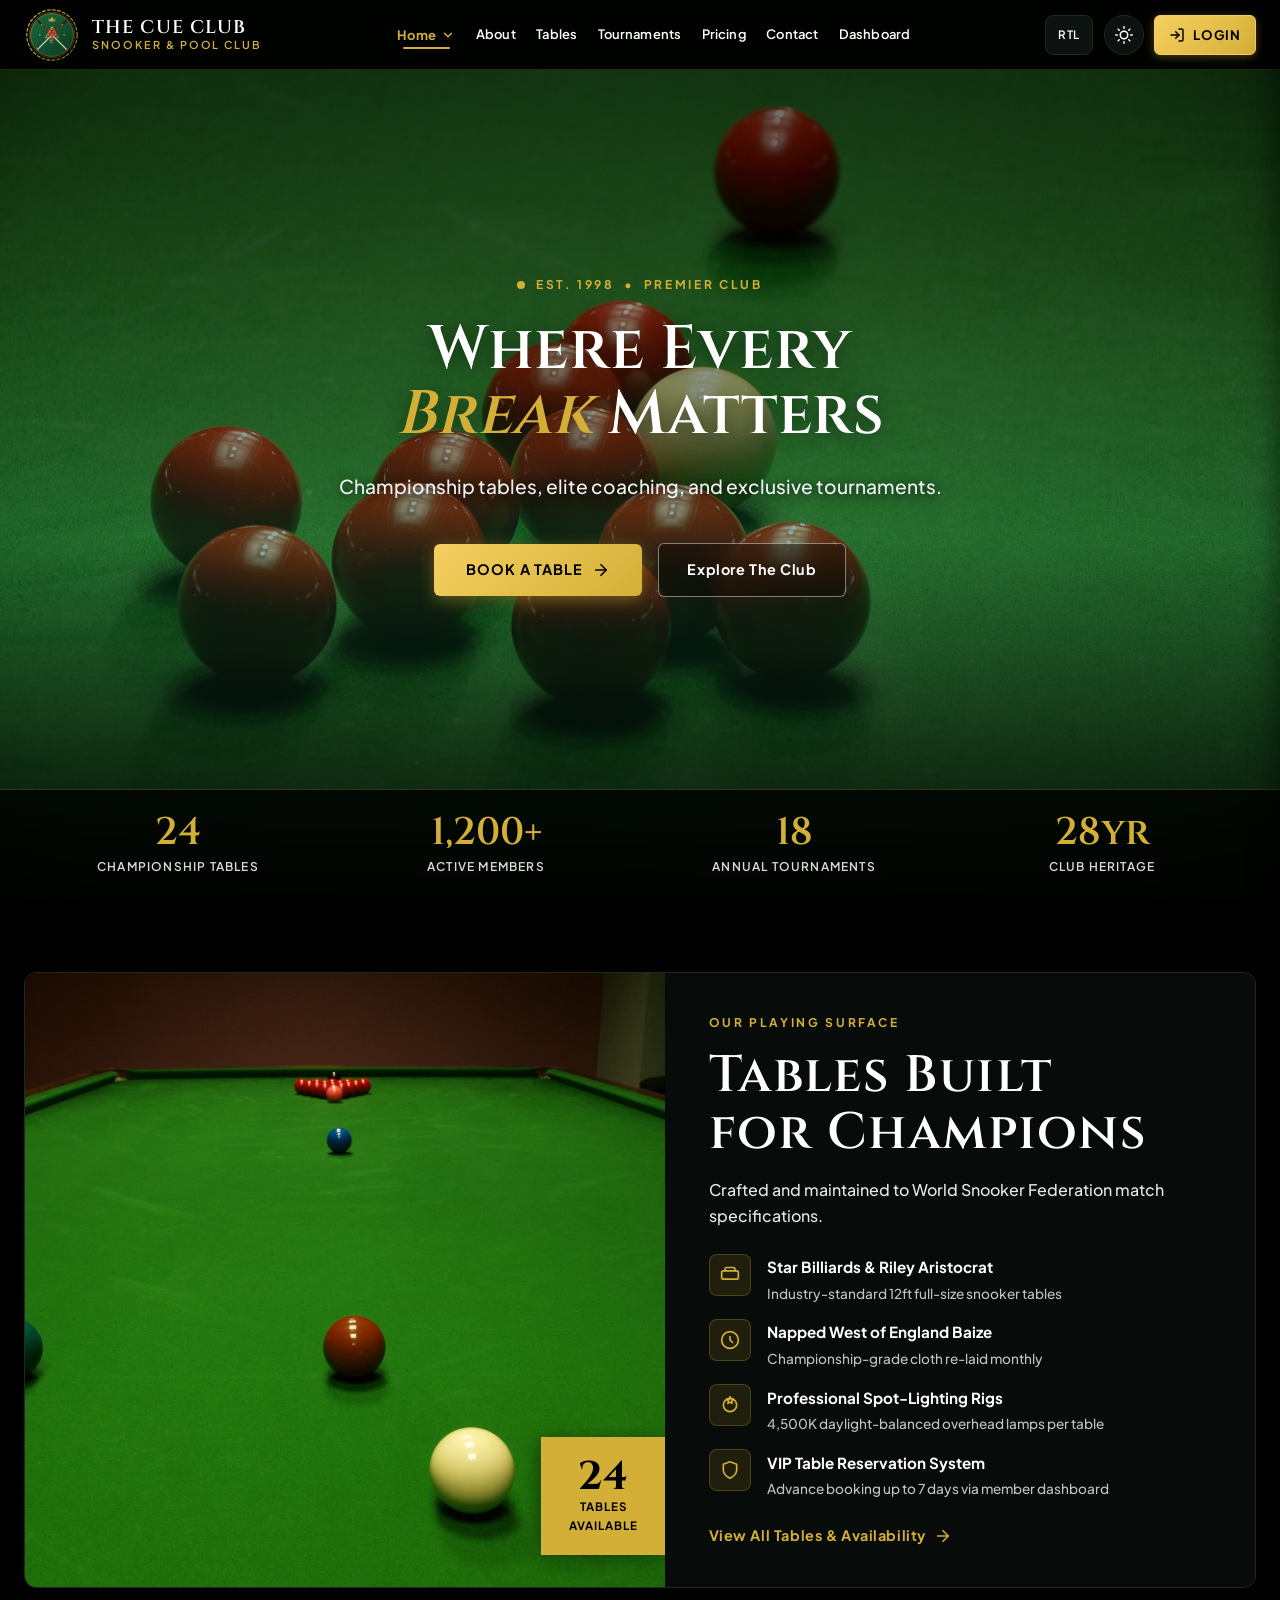
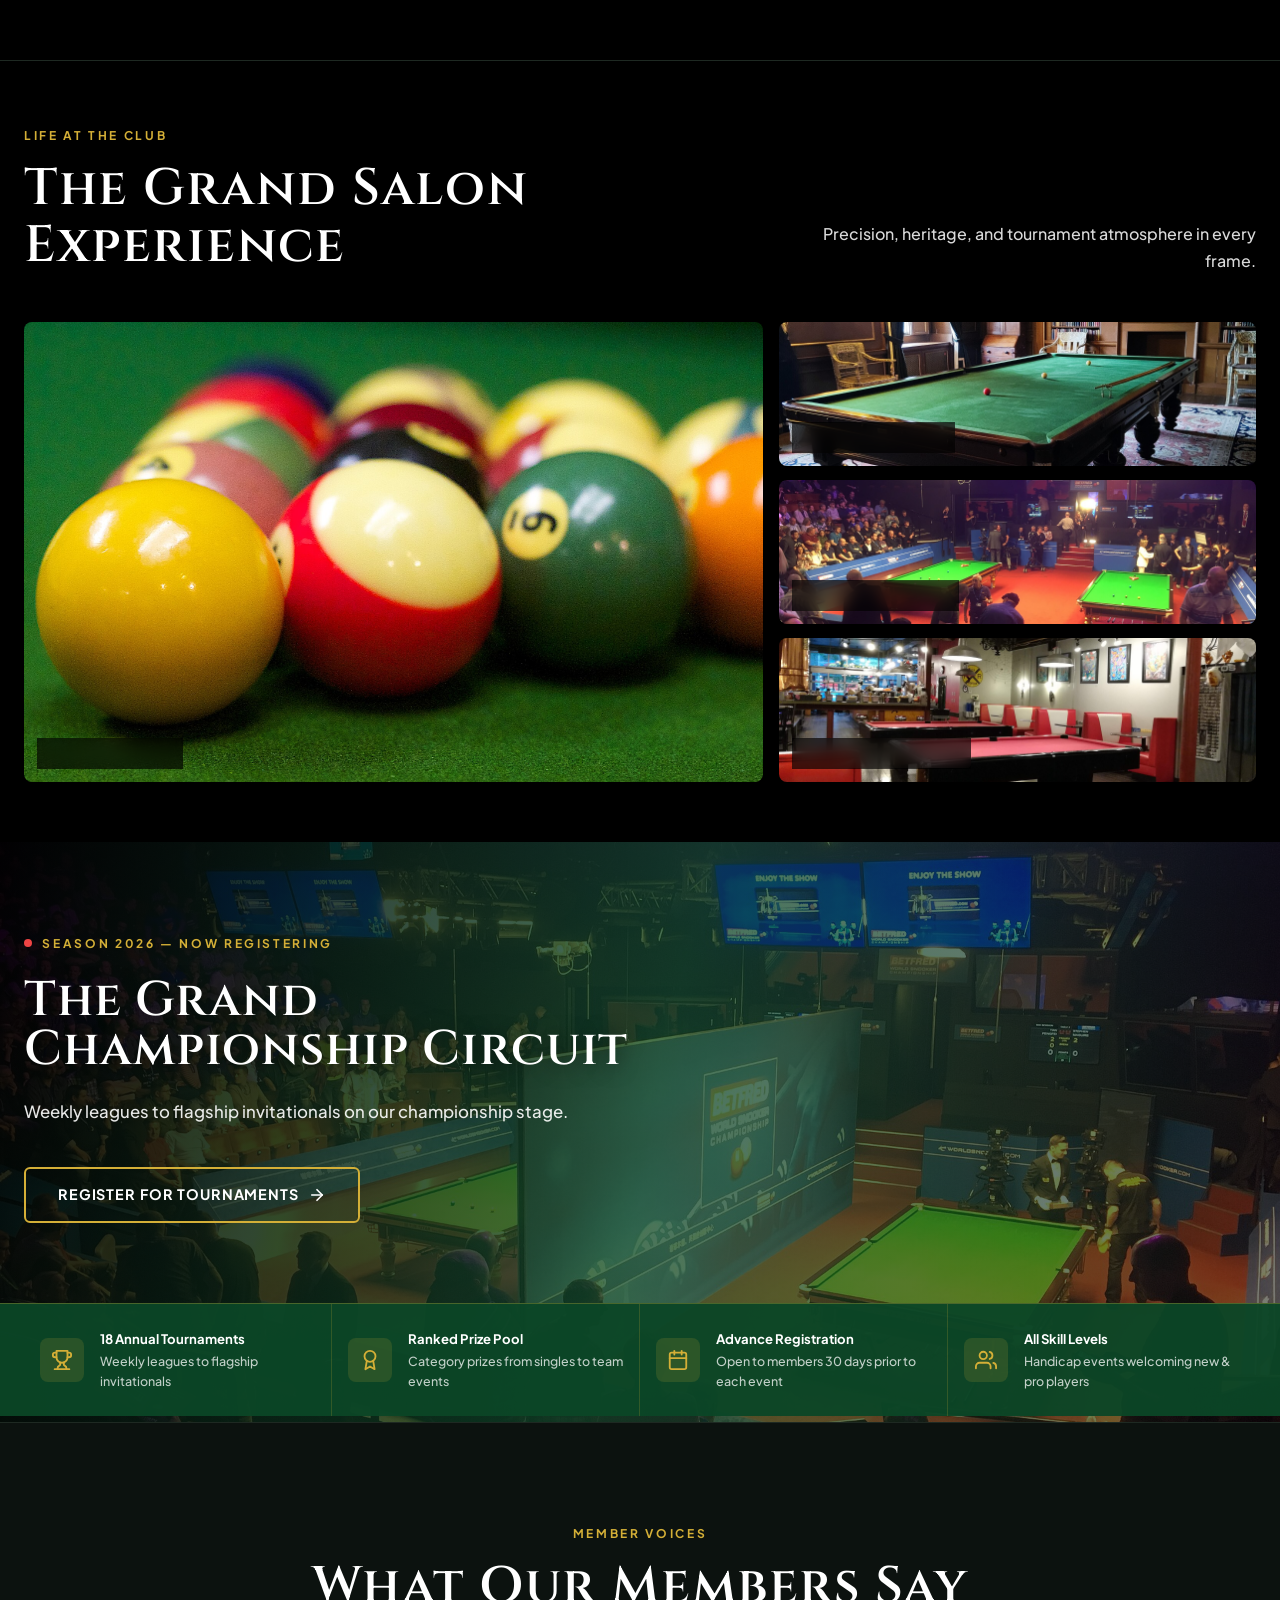
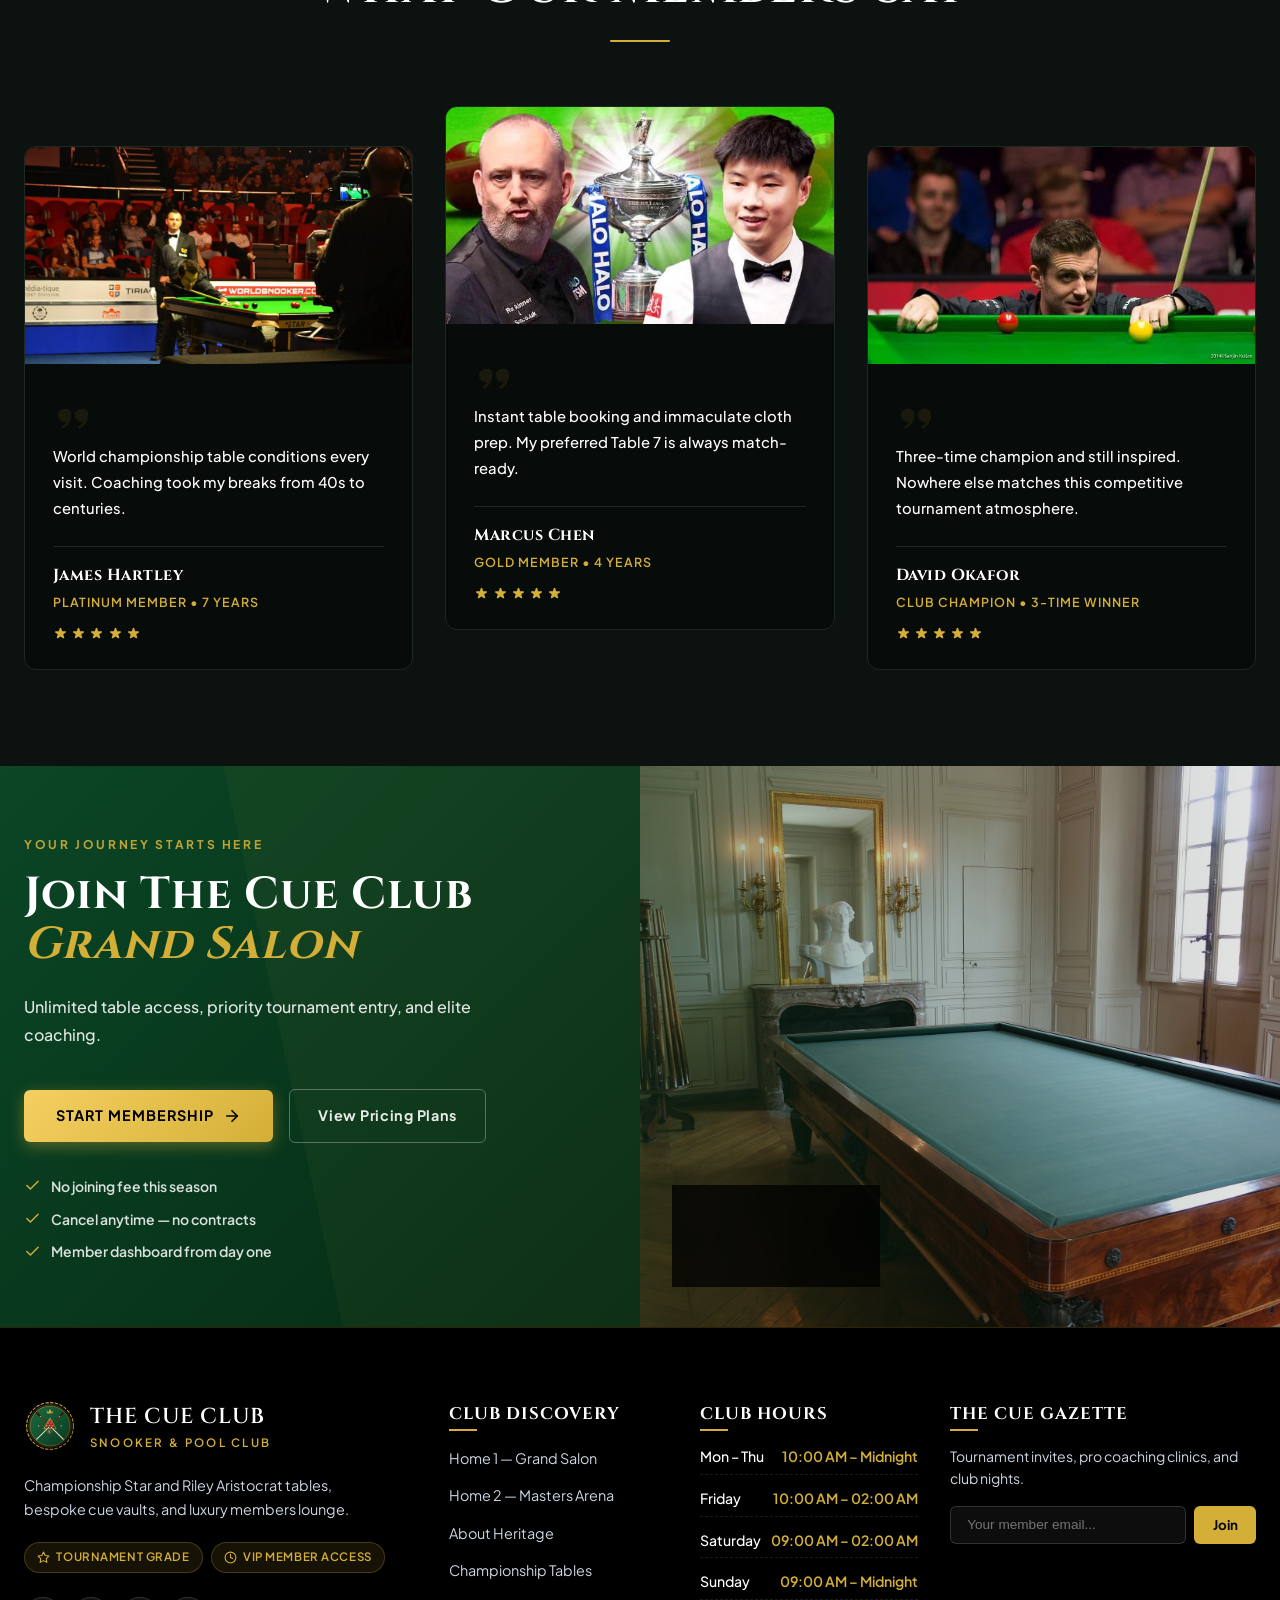
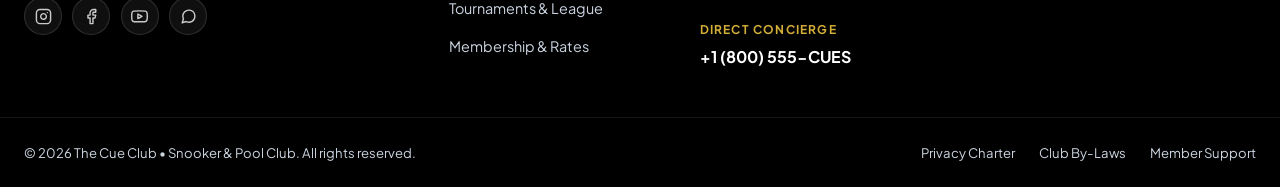
==== commit 64fa997d: "update" ====
--- a/index.html
+++ b/index.html
@@ -761,6 +761,31 @@
               VIP Member Access
             </span>
           </div>
+          <div class="footer-socials" aria-label="Social Media">
+            <a href="#" class="footer-social-link" aria-label="Instagram">
+              <svg viewBox="0 0 24 24" fill="none" stroke-width="2" stroke-linecap="round" stroke-linejoin="round" aria-hidden="true">
+                <rect x="2" y="2" width="20" height="20" rx="5" ry="5"></rect>
+                <path d="M16 11.37A4 4 0 1 1 12.63 8 4 4 0 0 1 16 11.37z"></path>
+                <line x1="17.5" y1="6.5" x2="17.51" y2="6.5"></line>
+              </svg>
+            </a>
+            <a href="#" class="footer-social-link" aria-label="Facebook">
+              <svg viewBox="0 0 24 24" fill="none" stroke-width="2" stroke-linecap="round" stroke-linejoin="round" aria-hidden="true">
+                <path d="M18 2h-3a5 5 0 0 0-5 5v3H7v4h3v8h4v-8h3l1-4h-4V7a1 1 0 0 1 1-1h3z"></path>
+              </svg>
+            </a>
+            <a href="#" class="footer-social-link" aria-label="YouTube">
+              <svg viewBox="0 0 24 24" fill="none" stroke-width="2" stroke-linecap="round" stroke-linejoin="round" aria-hidden="true">
+                <path d="M22.54 6.42a2.78 2.78 0 0 0-1.94-2C18.88 4 12 4 12 4s-6.88 0-8.6.46a2.78 2.78 0 0 0-1.94 2A29 29 0 0 0 1 11.75a29 29 0 0 0 .46 5.33A2.78 2.78 0 0 0 3.4 19c1.72.46 8.6.46 8.6.46s6.88 0 8.6-.46a2.78 2.78 0 0 0 1.94-2 29 29 0 0 0 .46-5.25 29 29 0 0 0-.46-5.33z"></path>
+                <polygon points="9.75 15.02 15.5 11.75 9.75 8.48 9.75 15.02"></polygon>
+              </svg>
+            </a>
+            <a href="#" class="footer-social-link" aria-label="Contact Chat">
+              <svg viewBox="0 0 24 24" fill="none" stroke-width="2" stroke-linecap="round" stroke-linejoin="round" aria-hidden="true">
+                <path d="M21 11.5a8.38 8.38 0 0 1-.9 3.8 8.5 8.5 0 0 1-7.6 4.7 8.38 8.38 0 0 1-3.8-.9L3 21l1.9-5.7a8.38 8.38 0 0 1-.9-3.8 8.5 8.5 0 0 1 4.7-7.6 8.38 8.38 0 0 1 3.8-.9h.5a8.48 8.48 0 0 1 8 8v.5z"></path>
+              </svg>
+            </a>
+          </div>
         </div>
         <div>
           <h4 class="footer-heading">Club Discovery</h4>
--- a/assets/css/style.css
+++ b/assets/css/style.css
@@ -261,8 +261,8 @@
 }
 
 .brand-logo-img {
-  width: 44px;
-  height: 44px;
+  width: 56px;
+  height: 56px;
   object-fit: contain;
   transition: transform var(--transition-fast);
 }
@@ -280,7 +280,7 @@
 .brand-name {
   font-family: var(--font-heading);
   font-size: 1.15rem;
-  font-weight: 800;
+  font-weight: 600;
   letter-spacing: 0.06em;
   color: var(--text-main);
   text-transform: uppercase;
@@ -422,8 +422,8 @@
   display: inline-flex;
   align-items: center;
   justify-content: center;
-  width: 38px;
-  height: 38px;
+  width: 40px;
+  height: 40px;
   border-radius: 50%;
   color: var(--text-main);
   background: var(--bg-surface-elevated);
@@ -446,12 +446,12 @@
 .rtl-toggle-btn {
   width: auto;
   min-width: 46px;
-  height: 38px;
-  padding: 0 0.7rem;
+  height: 40px;
+  padding: 0 0.75rem;
   border-radius: 8px;
   font-family: var(--font-body);
   font-size: 0.72rem;
-  font-weight: 800;
+  font-weight: 600;
   letter-spacing: 0.06em;
   text-transform: uppercase;
 }
@@ -471,8 +471,10 @@
 .btn-login {
   display: inline-flex;
   align-items: center;
+  justify-content: center;
   gap: 0.5rem;
-  padding: 0.55rem 1.25rem;
+  height: 40px;
+  padding: 0 1.25rem;
   font-family: var(--font-body);
   font-size: 0.85rem;
   font-weight: 700;
@@ -505,8 +507,8 @@
   display: none; /* Visible only on tablet/mobile via responsive.css */
   align-items: center;
   justify-content: center;
-  width: 42px;
-  height: 42px;
+  width: 40px;
+  height: 40px;
   border-radius: 8px;
   background: var(--bg-surface-elevated);
   border: 1px solid var(--border-color);
@@ -839,7 +841,7 @@
 .footer-brand-name {
   font-family: var(--font-heading);
   font-size: 1.35rem;
-  font-weight: 800;
+  font-weight: 600;
   color: #FFFFFF;
   letter-spacing: 0.05em;
   text-transform: uppercase;
@@ -884,6 +886,39 @@
 .footer-badge svg {
   width: 13px;
   height: 13px;
+  stroke: currentColor;
+}
+
+.footer-socials {
+  display: flex;
+  align-items: center;
+  gap: 0.65rem;
+  margin-top: 0.25rem;
+}
+
+.footer-social-link {
+  display: inline-flex;
+  align-items: center;
+  justify-content: center;
+  width: 38px;
+  height: 38px;
+  border-radius: 50%;
+  background: rgba(255, 255, 255, 0.06);
+  border: 1px solid rgba(255, 255, 255, 0.14);
+  color: rgba(255, 255, 255, 0.78);
+  transition: all var(--transition-fast);
+}
+
+.footer-social-link:hover {
+  color: #000000;
+  background: var(--color-gold);
+  border-color: var(--color-gold);
+  transform: translateY(-2px);
+}
+
+.footer-social-link svg {
+  width: 17px;
+  height: 17px;
   stroke: currentColor;
 }
 
--- a/assets/css/home1.css
+++ b/assets/css/home1.css
@@ -28,7 +28,7 @@
 .h1-section-title {
   font-family: var(--font-heading);
   font-size: clamp(2rem, 4vw, 3.25rem);
-  font-weight: 800;
+  font-weight: 600;
   line-height: 1.1;
   letter-spacing: 0.03em;
   color: var(--text-main);
@@ -219,10 +219,10 @@
 
 .h1-hero-title {
   font-family: var(--font-heading);
-  font-size: clamp(3rem, 7.5vw, 7rem);
-  font-weight: 900;
-  line-height: 0.95;
-  letter-spacing: -0.01em;
+  font-size: clamp(2.25rem, 4.8vw, 4.15rem);
+  font-weight: 600;
+  line-height: 1.05;
+  letter-spacing: 0.01em;
   color: #FFFFFF;
   margin-bottom: 1.5rem;
   text-shadow: 0 2px 20px rgba(0,0,0,0.5);
@@ -291,7 +291,7 @@
 .h1-stat-num {
   font-family: var(--font-heading);
   font-size: clamp(1.6rem, 3vw, 2.5rem);
-  font-weight: 800;
+  font-weight: 600;
   color: var(--color-gold);
   line-height: 1;
 }
@@ -381,7 +381,7 @@
 .h1-img-badge-num {
   font-family: var(--font-heading);
   font-size: 2.5rem;
-  font-weight: 900;
+  font-weight: 700;
   line-height: 1;
 }
 
@@ -653,8 +653,8 @@
 
 .h1-tournament-title {
   font-family: var(--font-heading);
-  font-size: clamp(2.25rem, 5vw, 4.5rem);
-  font-weight: 900;
+  font-size: clamp(1.95rem, 3.8vw, 3.35rem);
+  font-weight: 600;
   color: #FFFFFF;
   line-height: 1.0;
   letter-spacing: 0.02em;
@@ -923,7 +923,7 @@
 .h1-cta-title {
   font-family: var(--font-heading);
   font-size: clamp(2rem, 3.5vw, 3rem);
-  font-weight: 900;
+  font-weight: 700;
   color: #FFFFFF;
   line-height: 1.1;
   margin-bottom: 1.5rem;
@@ -1022,7 +1022,7 @@
 .h1-cta-badge-num {
   font-family: var(--font-heading);
   font-size: 2.25rem;
-  font-weight: 900;
+  font-weight: 700;
   color: var(--color-gold);
   line-height: 1;
 }
--- a/assets/css/responsive.css
+++ b/assets/css/responsive.css
@@ -118,8 +118,8 @@
   }
 
   .brand-logo-img {
-    width: 36px;
-    height: 36px;
+    width: 46px;
+    height: 46px;
   }
 
   .brand-name {
@@ -191,8 +191,8 @@
   }
 
   .brand-logo-img {
-    width: 34px;
-    height: 34px;
+    width: 42px;
+    height: 42px;
   }
 
   .brand-name {
@@ -251,8 +251,8 @@
   }
 
   .brand-logo-img {
-    width: 33px;
-    height: 33px;
+    width: 40px;
+    height: 40px;
   }
 
   .brand-name {
@@ -334,8 +334,8 @@
   }
 
   .brand-logo-img {
-    width: 30px;
-    height: 30px;
+    width: 38px;
+    height: 38px;
   }
 
   .brand-name {
@@ -385,8 +385,8 @@
   }
 
   .brand-logo-img {
-    width: 28px;
-    height: 28px;
+    width: 36px;
+    height: 36px;
   }
 
   .brand-name {
@@ -636,7 +636,7 @@
 .tn-cta-right img,
 .ct-map-side img,
 .ct-channel-bg img,
-.lg-img-panel img,
+.lg-img-panel > img,
 .lg-dashboard-img img {
   width: 100% !important;
   height: 100% !important;
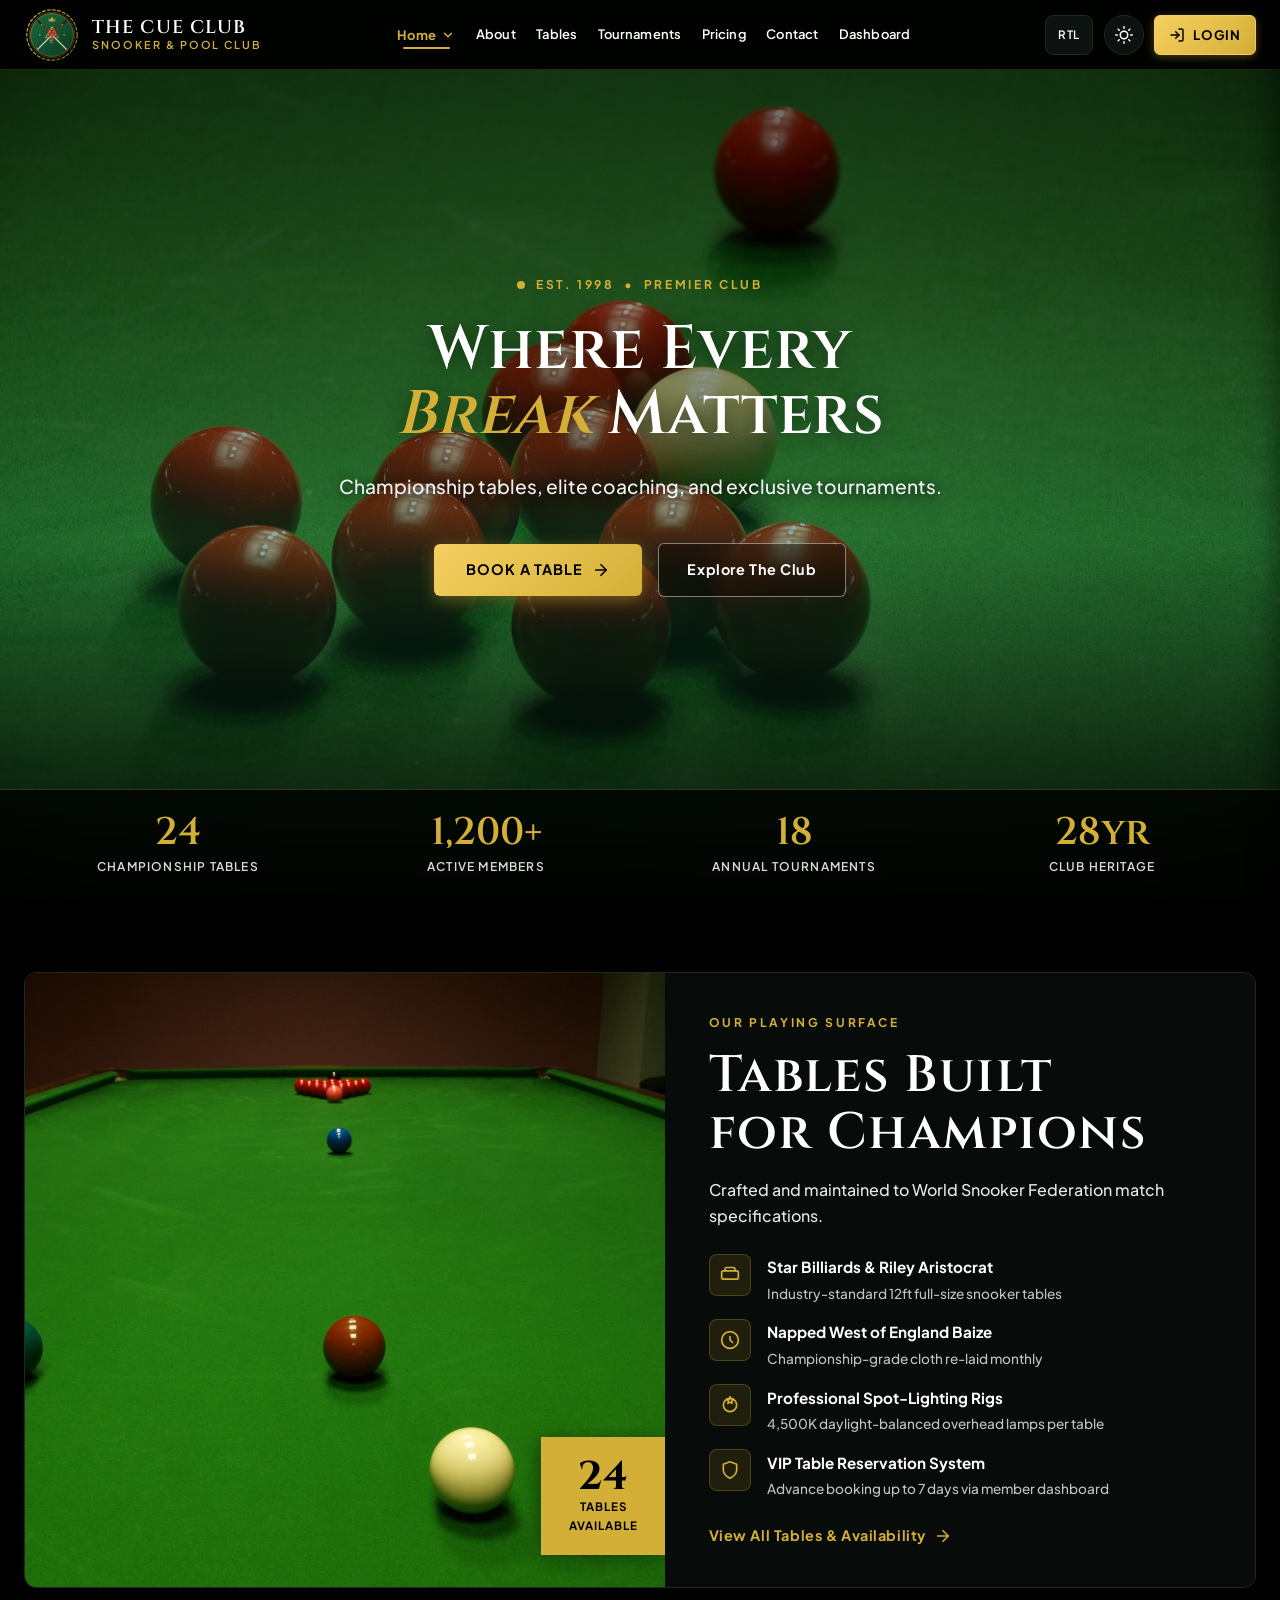
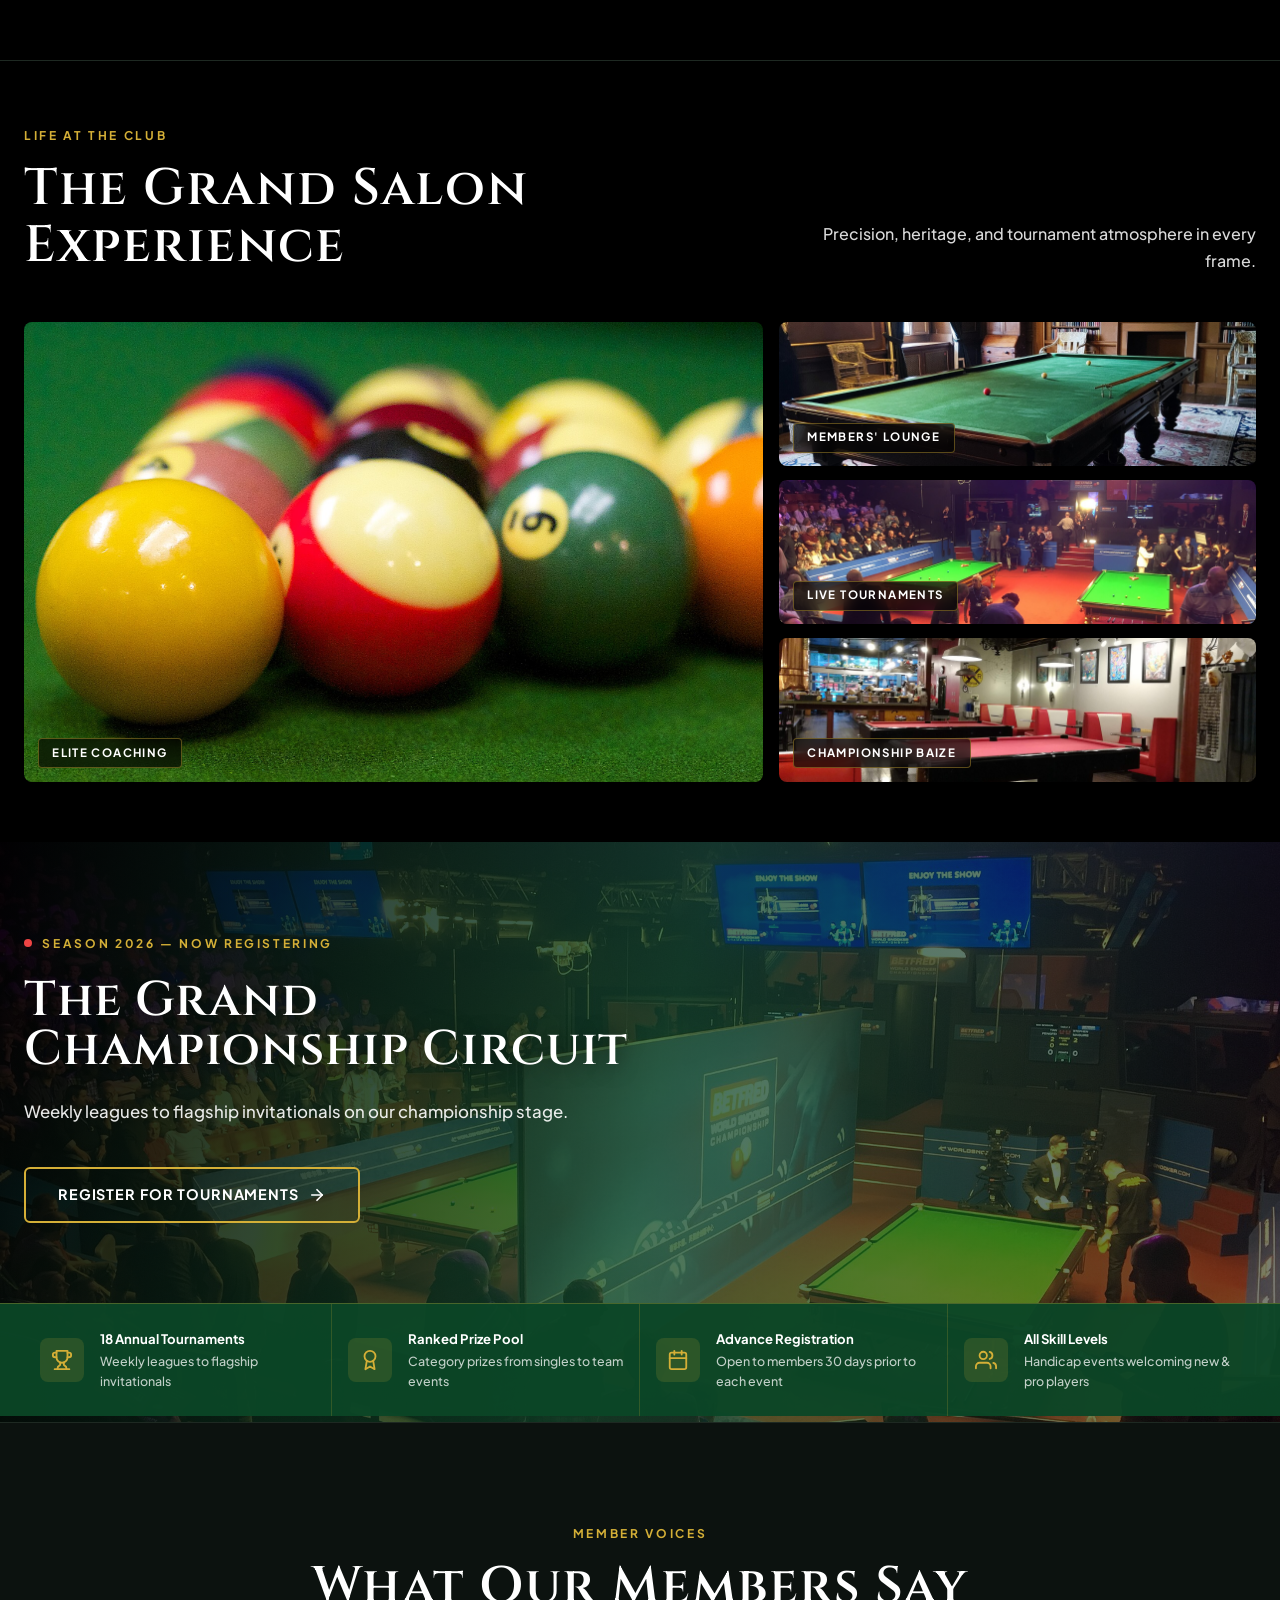
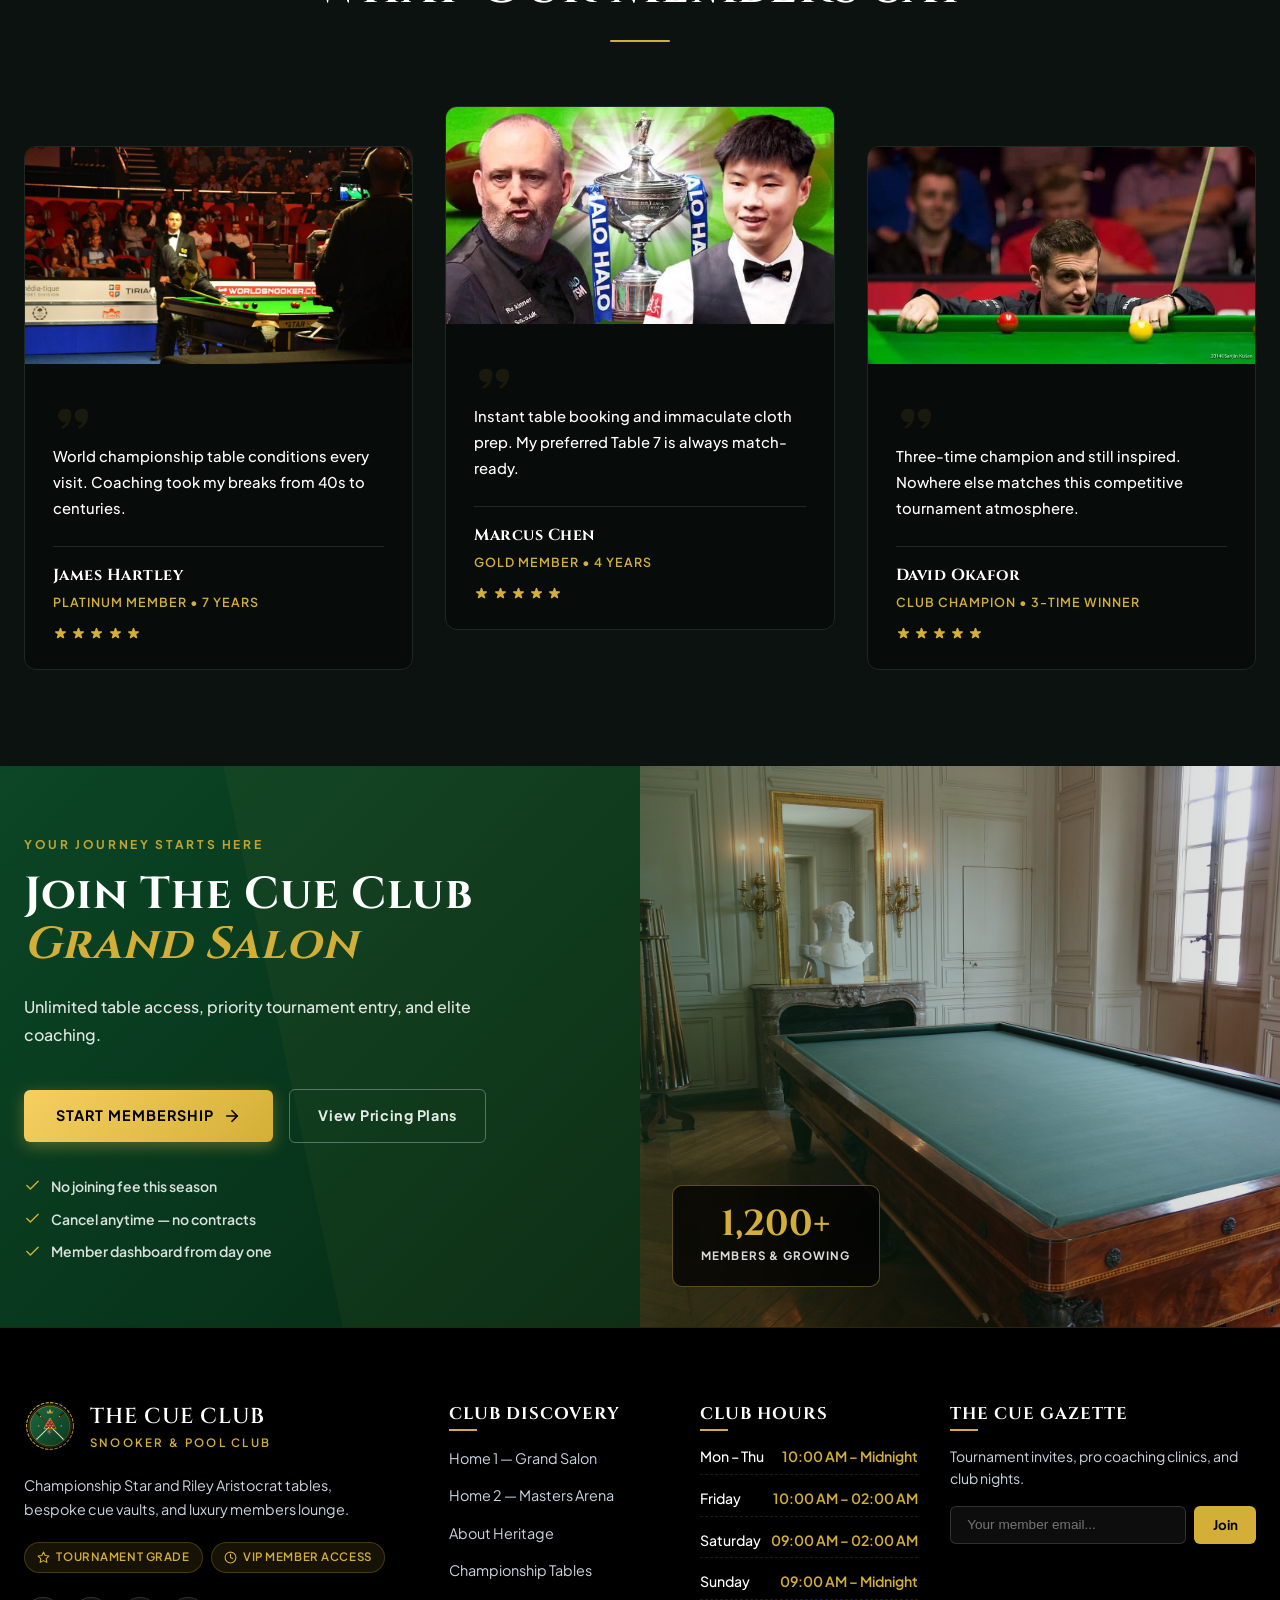
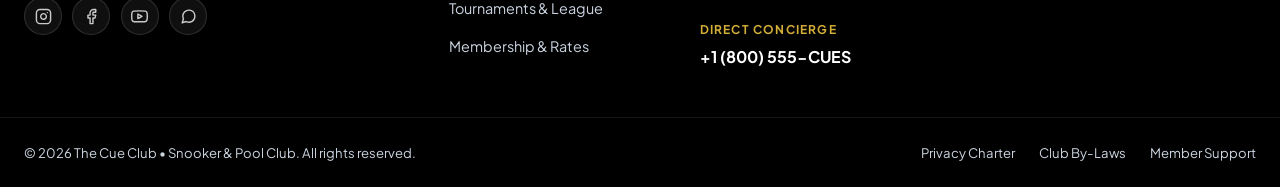
==== commit 49cb95c4: "update" ====
--- a/index.html
+++ b/index.html
@@ -134,13 +134,19 @@
       <div class="drawer-control-item">
         <span>Dark Mode</span>
         <button type="button" class="ctrl-btn theme-toggle-btn" aria-label="Toggle dark mode">
-          <svg class="sun-icon" viewBox="0 0 24 24" fill="none" stroke-width="2" stroke-linecap="round"
+          <svg class="sun-icon" viewBox="0 0 24 24" fill="none" stroke="currentColor" stroke-width="2" stroke-linecap="round"
             stroke-linejoin="round" aria-hidden="true">
             <circle cx="12" cy="12" r="5"></circle>
             <line x1="12" y1="1" x2="12" y2="3"></line>
             <line x1="12" y1="21" x2="12" y2="23"></line>
+            <line x1="4.22" y1="4.22" x2="5.64" y2="5.64"></line>
+            <line x1="18.36" y1="18.36" x2="19.78" y2="19.78"></line>
+            <line x1="1" y1="12" x2="3" y2="12"></line>
+            <line x1="21" y1="12" x2="23" y2="12"></line>
+            <line x1="4.22" y1="19.78" x2="5.64" y2="18.36"></line>
+            <line x1="18.36" y1="5.64" x2="19.78" y2="4.22"></line>
           </svg>
-          <svg class="moon-icon" viewBox="0 0 24 24" fill="none" stroke-width="2" stroke-linecap="round"
+          <svg class="moon-icon" viewBox="0 0 24 24" fill="none" stroke="currentColor" stroke-width="2" stroke-linecap="round"
             stroke-linejoin="round" aria-hidden="true">
             <path d="M21 12.79A9 9 0 1 1 11.21 3 7 7 0 0 0 21 12.79z"></path>
           </svg>
--- a/assets/css/style.css
+++ b/assets/css/style.css
@@ -441,6 +441,8 @@
   width: 18px;
   height: 18px;
   stroke: currentColor;
+  flex-shrink: 0;
+  display: block;
 }
 
 .rtl-toggle-btn {
